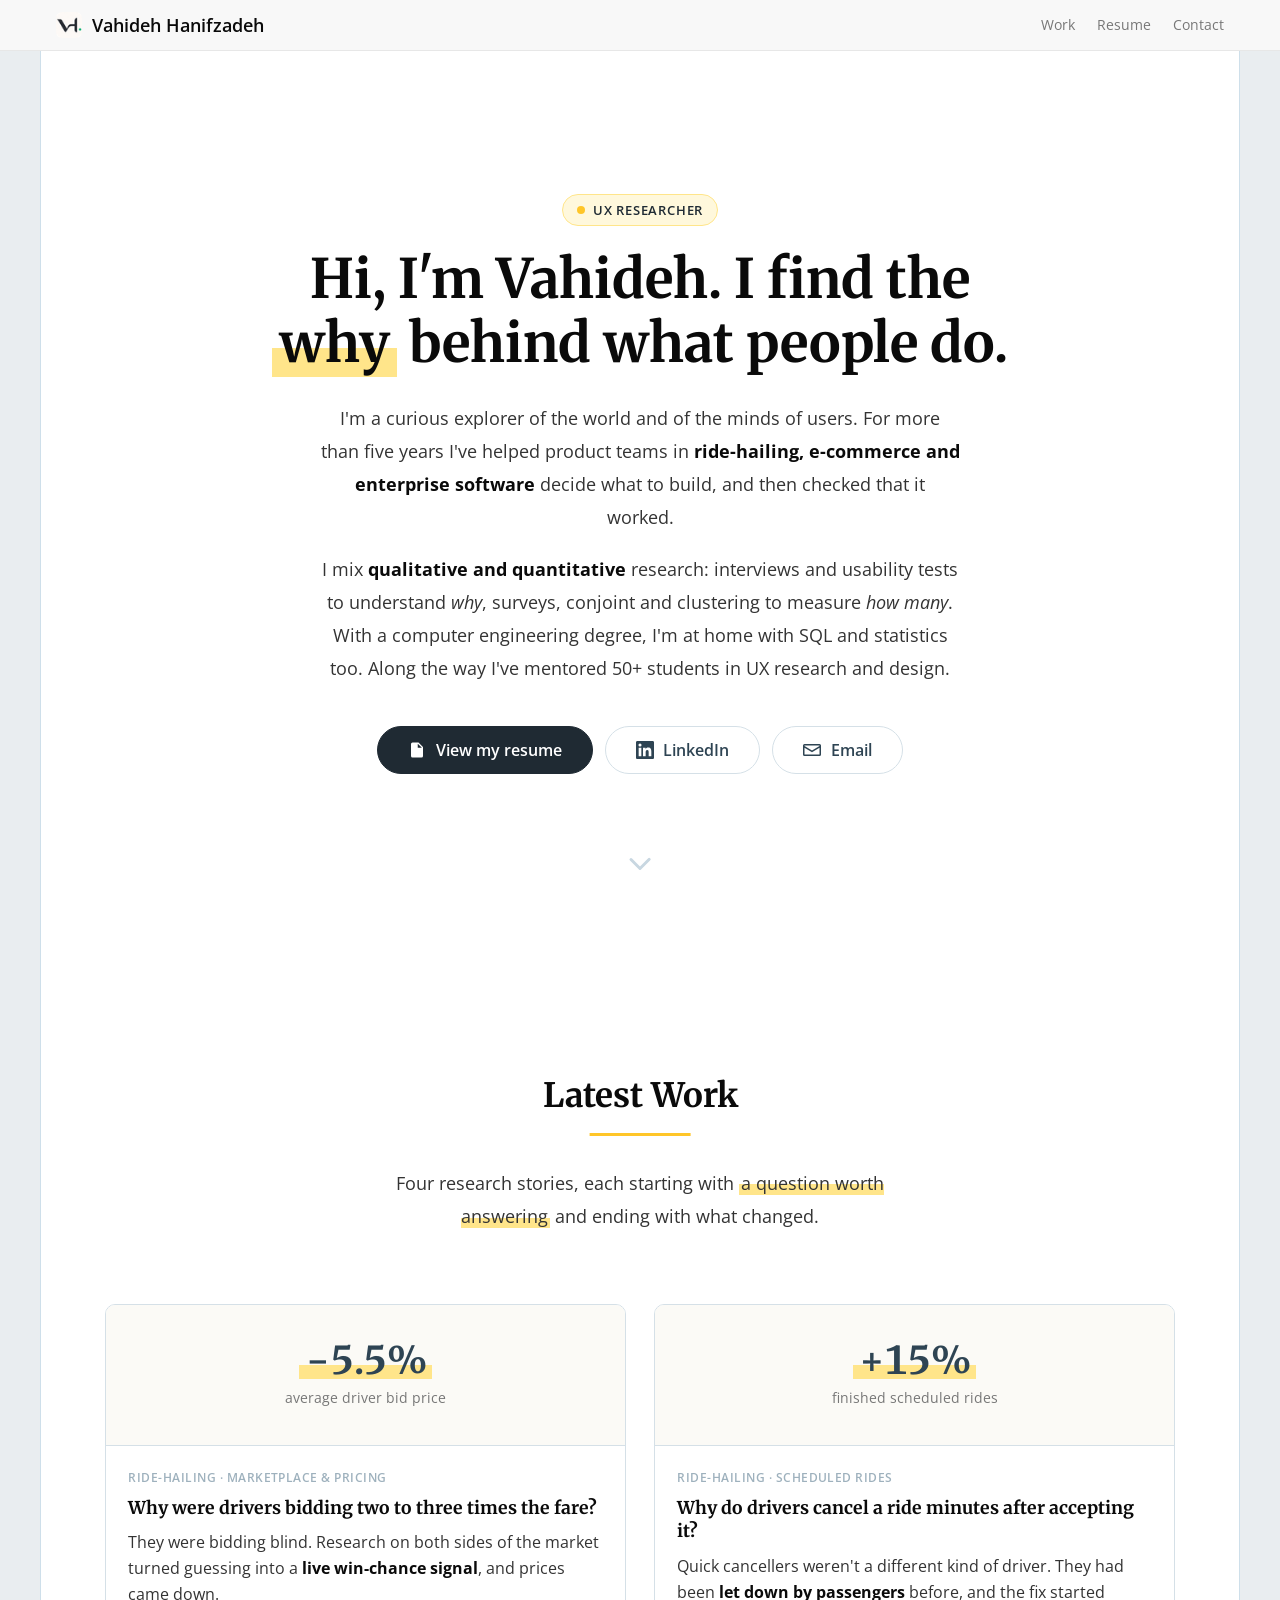
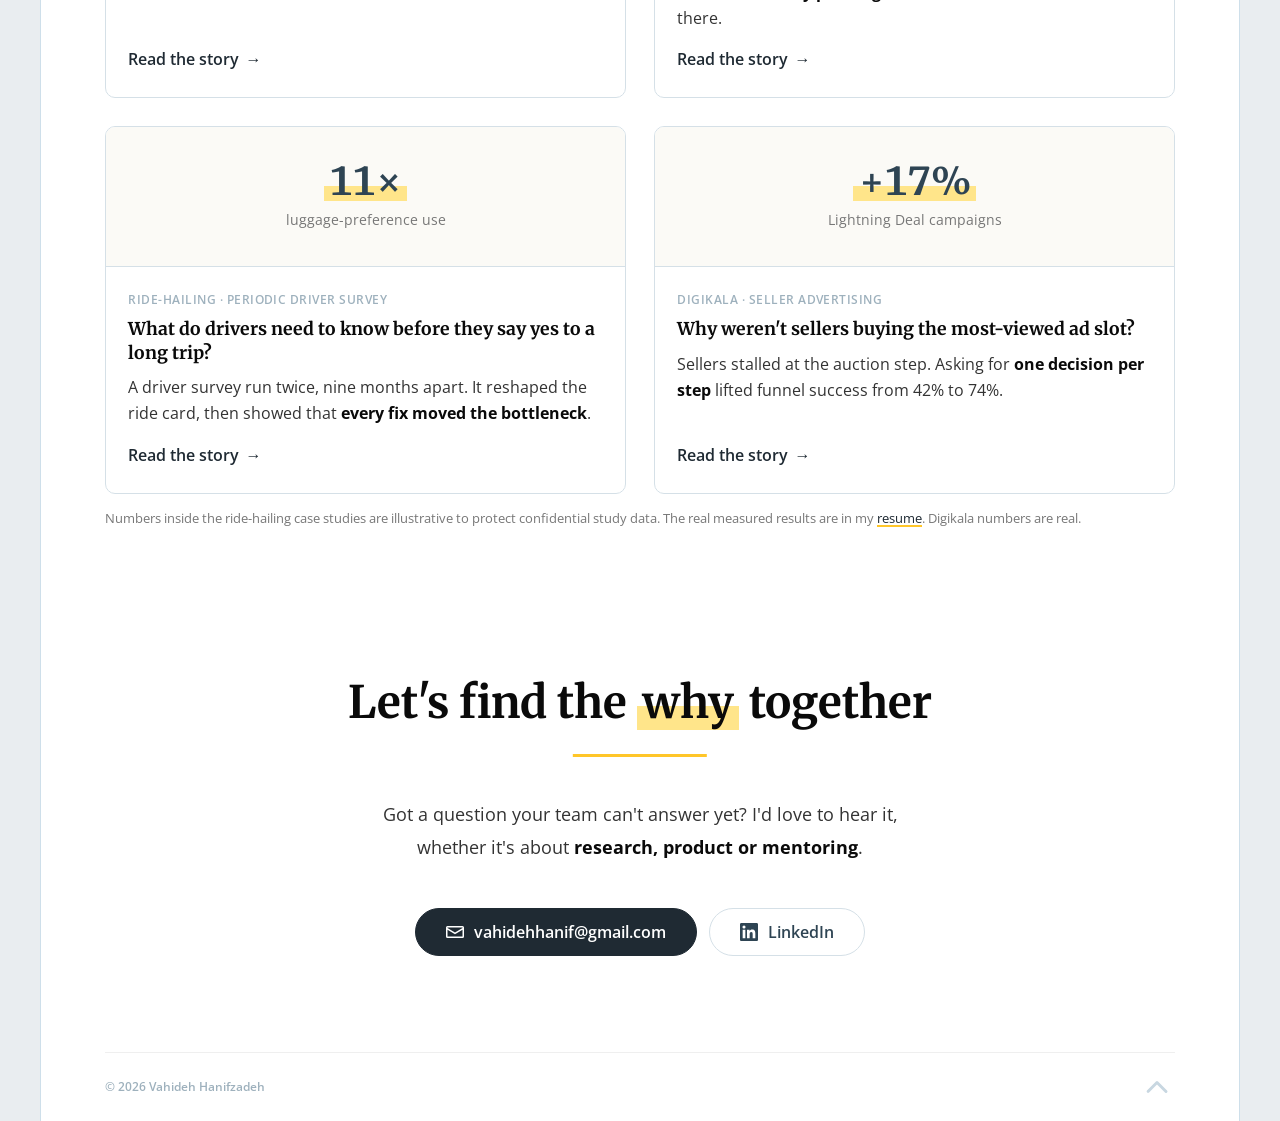
==== index.html @ 09af6ae8 "New home structure, ATS-friendly resume page and merged driver survey story Home page is now an intr" ====
<!doctype html>
<html lang="en">
<head>
<meta charset="utf-8">
<meta name="viewport" content="width=device-width, initial-scale=1">
<title>Vahideh Hanifzadeh — UX Researcher</title>
<meta name="description" content="Vahideh Hanifzadeh, UX Researcher. Mixed-methods research, survey design, usability testing and marketplace products.">
<link rel="icon" href="favicon.ico" sizes="48x48">
<link rel="icon" type="image/png" sizes="32x32" href="assets/favicon-32.png">
<link rel="icon" type="image/png" sizes="16x16" href="assets/favicon-16.png">
<link rel="icon" type="image/png" sizes="512x512" href="assets/favicon-512.png">
<link rel="apple-touch-icon" href="assets/apple-touch-icon.png">
<link rel="preconnect" href="https://fonts.googleapis.com">
<link rel="preconnect" href="https://fonts.gstatic.com" crossorigin>
<link rel="stylesheet" href="https://fonts.googleapis.com/css2?family=Merriweather:ital,wght@0,300;0,400;0,700;1,400&family=Open+Sans:ital,wght@0,300;0,400;0,600;0,700;1,400&display=swap">
<style>
/* Style based on the Phantom Jekyll theme (github.com/jamigibbs/phantom):
   grey page, white centred column, Merriweather headings, outline buttons,
   alternating project rows with short underline bars and grey tag chips. */
:root{
  --page:#E9EDF0; --main:#FFFFFF; --edge:#CEDFEA;
  --ink:#0A0A0A; --text:#333333; --muted:#777777; --soft:#9EB1BD;
  --btn-ink:#2E4453; --btn-line:#D5E0E7; --btn-hover:#B0C5D2;
  --bar:#ECEFF1; --chev:#C8D7E1; --link:#1E6FB8; --hover:#FF5B33;
  --nav:#F8F8F8; --nav-line:#E7E7E7;
  --serif:"Merriweather", Georgia, serif;
  --sans:"Open Sans", "Helvetica Neue", Arial, sans-serif;
  color-scheme:light;
}
*{box-sizing:border-box}
html{scroll-behavior:smooth;scroll-padding-top:64px}
@media (prefers-reduced-motion: reduce){html{scroll-behavior:auto}}
body{margin:0;background:var(--page);color:var(--text);font:400 16px/1.6 var(--sans);-webkit-font-smoothing:antialiased}
h1,h2,h3{font-family:var(--serif);font-weight:700;color:var(--ink);margin:0;line-height:1.25;text-wrap:balance}
p{margin:0;line-height:1.8;font-size:1.15rem}
a{color:var(--link);text-decoration:none;transition:color .2s ease-in-out}
a:hover{color:var(--hover)}
a:focus-visible{outline:2px solid var(--btn-ink);outline-offset:3px;border-radius:2px}

.main{max-width:1200px;margin:0 auto;background:var(--main);border-inline:1px solid var(--edge);min-height:100vh}
.inner{padding-inline:clamp(16px,5vw,64px)}

/* Navbar */
.navbar{position:fixed;inset:0 0 auto 0;z-index:10;background:var(--nav);border-bottom:1px solid var(--nav-line)}
.navbar .bar{max-width:1200px;margin:0 auto;display:flex;align-items:center;justify-content:space-between;gap:16px;padding:0 16px;min-height:50px}
.navbar .brand{color:var(--muted);font-size:18px}
.navbar .brand:hover{color:var(--ink)}
.navbar ul{display:flex;gap:4px 22px;list-style:none;margin:0;padding:0;flex-wrap:wrap}
.navbar ul a{color:var(--muted);font-size:14px;padding-block:14px;display:inline-block}
.navbar ul a:hover{color:var(--ink)}

/* Buttons */
.btn{display:inline-flex;align-items:center;gap:.6em;padding:12px 30px;border:1px solid var(--btn-line);border-radius:4px;background:#fff;color:var(--btn-ink);font:600 16px var(--sans);transition:border-color .2s, box-shadow .2s}
.btn:hover{color:var(--btn-ink);border-color:var(--btn-hover);box-shadow:0 1px 0 var(--btn-hover)}
.btn svg{width:18px;height:18px;flex:none;fill:currentColor}

/* Hero */
.hero{padding:calc(50px + 9em) 0 6em;text-align:center}
.hero-content{max-width:46rem;margin:0 auto}
.hero h1{font-size:clamp(2rem,5vw,3rem)}
.hero p{margin:1.6em auto 2.6em;color:var(--text)}
.hero .intro{max-width:40rem;margin:1.6em auto 2.6em}
.hero .intro p{margin:0}
.hero .intro p + p{margin-top:1em}
.hero-buttons{display:flex;flex-wrap:wrap;justify-content:center;gap:12px}
.section-jump{display:table;margin:4.5em auto 0;color:var(--chev);position:relative;top:0;transition:top .2s ease-in}
.section-jump:hover{top:3px;color:var(--chev)}
.section-jump svg{width:36px;height:36px;display:block}

/* Section titles */
.section{padding:6em 0 2em}
.section-title{text-align:center;font-size:clamp(1.6rem,3.2vw,2.1rem);position:relative;padding-bottom:.6em;margin-bottom:.9em}
.section-title::after{content:"";position:absolute;bottom:0;left:50%;transform:translateX(-50%);width:3em;height:3px;background:var(--bar)}
.section-subtitle{text-align:center;max-width:34rem;margin:0 auto;color:var(--text)}

/* Project rows */
.projects{margin-top:5em;display:grid;gap:7em}
.post-row{display:grid;grid-template-columns:repeat(2,minmax(0,1fr));gap:56px;align-items:center}
.post-row:nth-child(even) .content{order:2}
.content .label{font-size:13px;font-weight:600;color:var(--soft);letter-spacing:.04em;text-transform:uppercase;margin-bottom:.8em;display:block}
.content h3{font-size:1.55rem;position:relative;padding-bottom:.7em;margin-bottom:1em}
.content h3::after{content:"";position:absolute;bottom:0;left:0;width:3em;height:3px;background:var(--bar)}
.content p{max-width:34rem}
.content p + p{margin-top:.9em}
.tags{display:flex;flex-wrap:wrap;gap:8px;margin-top:2em}
.tags span{color:var(--soft);background:var(--bar);padding:.45em 1.3em;font-size:14px}

/* "Featured image" panel: a figure card standing in for a screenshot */
.figure{background:#F5F8FA;border:1px solid var(--btn-line);border-radius:4px;overflow:hidden}
.figure .chrome{display:flex;gap:6px;padding:10px 14px;border-bottom:1px solid var(--btn-line);background:#fff}
.figure .chrome i{width:9px;height:9px;border-radius:50%;background:var(--btn-line)}
.figure .stats{display:grid;gap:1px;background:var(--btn-line);grid-template-columns:repeat(auto-fit,minmax(min(100%,8.5rem),1fr))}
.figure .stat{background:#F5F8FA;padding:2.2em 1.6em;text-align:center}
.figure .num{font:700 clamp(2.2rem,4.5vw,3.2rem)/1 var(--serif);color:var(--btn-ink);font-variant-numeric:tabular-nums}
.figure .cap{margin-top:.7em;font-size:14px;color:var(--muted);line-height:1.5}
.figure .list{list-style:none;margin:0;padding:1.6em 1.8em;display:grid;gap:.9em}
.figure .list li{display:grid;grid-template-columns:1.6rem 1fr;gap:.4em;font-size:15px;line-height:1.5}
.figure .list b{font:700 14px var(--serif);color:var(--soft)}

/* Grouped work (unused) */
.group-title{font-size:clamp(1.35rem,2.6vw,1.7rem);margin-top:4.5em;padding-top:2.5em;border-top:1px solid #EFEFEF}
.group-title .label{display:block;font:600 13px var(--sans);color:var(--soft);letter-spacing:.04em;text-transform:uppercase;margin-bottom:.6em}
.group-intro{max-width:46rem;margin-top:1em}
.group-title + .projects{margin-top:4em}
.group-intro + .projects{margin-top:4.5em}
.content p b{color:var(--ink);font-weight:600}
.more{margin-top:7em}
.more-title{font-size:1.3rem;margin-bottom:1.6em}
.cards{display:grid;grid-template-columns:repeat(auto-fill,minmax(min(100%,17rem),1fr));gap:20px}
.card{border:1px solid var(--btn-line);border-radius:4px;padding:1.5em 1.5em 1.6em;background:#fff;transition:border-color .2s, box-shadow .2s}
.card:hover{border-color:var(--btn-hover);box-shadow:0 1px 0 var(--btn-hover)}
.card .label{font-size:12px;font-weight:600;color:var(--soft);letter-spacing:.04em;text-transform:uppercase;display:block;margin-bottom:.7em}
.card h4{font:700 1.05rem/1.35 var(--serif);color:var(--ink);margin:0 0 .6em}
.card p{font-size:.98rem;line-height:1.7;color:var(--text)}

/* Featured case-study cards */
.featured{margin-top:4.5em}
.feat-grid{display:grid;grid-template-columns:repeat(2,minmax(0,1fr));gap:28px}
@media (max-width:620px){.feat-grid{grid-template-columns:1fr}}
.feat{display:flex;flex-direction:column;border:1px solid var(--btn-line);border-radius:4px;overflow:hidden;color:var(--text);background:#fff;transition:border-color .2s, box-shadow .2s, transform .2s}
.feat:hover{color:var(--text);border-color:var(--btn-hover);box-shadow:0 2px 0 var(--btn-hover);transform:translateY(-2px)}
.feat-thumb{background:#F5F8FA;border-bottom:1px solid var(--btn-line);padding:2.2em 1.2em;text-align:center;display:grid;gap:.5em}
.feat-num{font:700 2.4rem/1 var(--serif);color:var(--btn-ink);font-variant-numeric:tabular-nums}
.feat-cap{font-size:14px;color:var(--muted)}
.feat-body{padding:1.4em 1.4em 1.5em;display:flex;flex-direction:column;gap:.6em;flex:1}
.feat-body .label{font-size:12px;font-weight:600;color:var(--soft);letter-spacing:.04em;text-transform:uppercase}
.feat-body h4{font:700 1.1rem/1.35 var(--serif);color:var(--ink);margin:0}
.feat-body p{font-size:.98rem;line-height:1.65}
.feat-more{margin-top:auto;padding-top:.4em;font-weight:600;color:var(--link)}
.feat:hover .feat-more{color:var(--hover)}
.feat-note{font-size:13px;color:var(--muted);margin-top:1em}
@media (prefers-reduced-motion: reduce){.feat,.feat:hover{transition:none;transform:none}}

/* Password-protected case studies */
.sr-only{position:absolute;width:1px;height:1px;padding:0;margin:-1px;overflow:hidden;clip:rect(0,0,0,0);border:0}
.locked{margin-top:4em}
.locked-panel{max-width:40rem;margin:0 auto;text-align:center;border:1px solid var(--btn-line);border-radius:4px;background:#F5F8FA;padding:2.6em clamp(20px,5vw,48px)}
.lock-icon{width:34px;height:34px;color:var(--chev);margin-bottom:.8em}
.locked-panel h3{font-size:1.3rem;margin-bottom:.7em}
.locked-panel > p{font-size:1rem;margin:0 auto;max-width:32rem}
.locked-list{list-style:none;margin:1.6em auto 0;padding:0;display:grid;gap:.45em;font-size:15px;color:var(--muted)}
.locked-list li:last-child{color:var(--soft)}
.unlock{display:flex;gap:10px;justify-content:center;flex-wrap:wrap;margin-top:1.8em}
.unlock input{font:400 16px var(--sans);padding:12px 16px;border:1px solid var(--btn-line);border-radius:4px;min-width:0;flex:0 1 16rem;background:#fff;color:var(--ink)}
.unlock input:focus{outline:2px solid var(--btn-ink);outline-offset:1px}
.unlock-msg{min-height:1.6em;margin-top:.8em !important;font-size:14px !important;color:#B3261E}
#locked-content:empty{display:none}

/* Experience */
.timeline{max-width:48rem;margin:4em auto 0;list-style:none;padding:0}
.timeline > li{display:grid;grid-template-columns:11rem minmax(0,1fr);gap:24px;padding:2em 0;border-top:1px solid #EFEFEF}
.timeline > li:first-child{border-top:0}
.timeline .when{font-size:14px;color:var(--soft);font-weight:600;font-variant-numeric:tabular-nums;padding-top:.3em}
.timeline h3{font-size:1.15rem}
.timeline .org{color:var(--muted);margin-top:.2em;font-size:15px}
.timeline ul{margin:.9em 0 0;padding-left:1.1em;display:grid;gap:.5em}
.timeline ul li{line-height:1.7}

/* Skills grid */
.facts{max-width:60rem;margin:4em auto 0;display:grid;grid-template-columns:repeat(auto-fit,minmax(min(100%,16rem),1fr));gap:40px 48px}
.facts h3{font-size:1.05rem;position:relative;padding-bottom:.6em;margin-bottom:1em}
.facts h3::after{content:"";position:absolute;bottom:0;left:0;width:2.4em;height:3px;background:var(--bar)}
.facts ul{list-style:none;margin:0;padding:0;display:grid;gap:.55em}
.facts li{line-height:1.5}
.facts .sub{color:var(--soft);font-size:14px}

/* Contact */
.contact{text-align:center;padding:7em 0 6em}
.contact p{max-width:34rem;margin:0 auto 2.4em}

/* Footer */
.site-footer{border-top:1px solid #EFEFEF;padding:1em 0;display:flex;align-items:center;justify-content:space-between;gap:16px}
.site-footer p{font-size:12px;font-weight:600;color:var(--soft);margin:0}
.site-footer .section-jump{margin:0}

/* Reveal on scroll (Phantom's "wow fadeIn") */
.js .reveal{opacity:0;transform:translateY(16px);transition:opacity .7s ease, transform .7s ease}
.js .reveal.in{opacity:1;transform:none}
@media (prefers-reduced-motion: reduce){.js .reveal{opacity:1;transform:none;transition:none}}

@media (max-width:860px){
  .post-row{grid-template-columns:1fr;gap:28px}
  .post-row:nth-child(even) .content{order:0}
  .projects{gap:4.5em}
  .hero{padding:calc(50px + 4.5em) 0 4em}
  .section{padding-top:4em}
}
@media (max-width:600px){
  .timeline > li{grid-template-columns:1fr;gap:6px}
  .navbar ul{gap:4px 14px}
  .navbar .brand{font-size:16px}
  .hero-buttons .btn{width:100%;justify-content:center;max-width:20rem}
}
@media (max-width:420px){ .navbar ul li.opt{display:none} }
/* ===== Colour & motion layer: one yellow accent, used for highlights,
   bars and hover states only (never for body text). ===== */
:root{ --accent:#FFC629; --accent-soft:#FFE58A; --accent-tint:#FFF8DC; --accent-deep:#C99400; --ink2:#1F2A33 }
::selection{background:var(--accent-soft);color:var(--ink)}
a{color:var(--ink2);text-decoration:none;background:linear-gradient(var(--accent),var(--accent)) 0 100%/100% 2px no-repeat;transition:background-size .25s ease, color .2s}
a:hover{color:var(--ink);background-size:100% 100%}
.navbar a, .btn, .feat, .section-jump, .site-footer a{background:none}
mark{color:inherit;padding:0 .12em;background:linear-gradient(transparent 58%, var(--accent-soft) 58%) 0 0/0% 100% no-repeat;transition:background-size .9s cubic-bezier(.2,.7,.2,1) .25s}
.in mark, mark.on{background-size:100% 100%}
.hero mark{animation:draw .9s cubic-bezier(.2,.7,.2,1) .7s forwards}
@keyframes draw{to{background-size:100% 100%}}
b, strong{color:var(--ink);font-weight:700}

/* Nav */
.navbar .brand{display:inline-flex;align-items:center;gap:10px;color:var(--ink);font-weight:600}
.navbar .brand img{width:26px;height:26px;border-radius:6px}
.navbar ul a{position:relative}
.navbar ul a::after{content:"";position:absolute;left:0;right:0;bottom:10px;height:2px;background:var(--accent);transform:scaleX(0);transform-origin:left;transition:transform .25s ease}
.navbar ul a:hover::after{transform:scaleX(1)}

/* Hero */
.eyebrow{display:inline-flex;align-items:center;gap:8px;font:600 13px var(--sans);letter-spacing:.06em;text-transform:uppercase;color:var(--ink2);background:var(--accent-tint);border:1px solid var(--accent-soft);padding:6px 14px;border-radius:99px;margin-bottom:1.6em}
.eyebrow i{width:8px;height:8px;border-radius:50%;background:var(--accent);box-shadow:0 0 0 0 rgba(255,198,41,.6);animation:pulse 2.4s infinite}
@keyframes pulse{70%{box-shadow:0 0 0 8px rgba(255,198,41,0)}100%{box-shadow:0 0 0 0 rgba(255,198,41,0)}}
.hero h1{font-size:clamp(2.1rem,5.4vw,3.4rem);line-height:1.18}
.hero-stats{display:flex;justify-content:center;flex-wrap:wrap;gap:12px 40px;margin:3em 0 0;padding:0;list-style:none}
.hero-stats li{display:grid;gap:2px;text-align:center}
.hero-stats b{font:700 1.7rem/1 var(--serif);color:var(--ink)}
.hero-stats span{font-size:13px;color:var(--muted)}
.hero .anim{opacity:0;transform:translateY(14px);animation:rise .8s cubic-bezier(.2,.7,.2,1) forwards}
.hero .d1{animation-delay:.05s}.hero .d2{animation-delay:.18s}.hero .d3{animation-delay:.32s}.hero .d4{animation-delay:.46s}.hero .d5{animation-delay:.6s}
@keyframes rise{to{opacity:1;transform:none}}
.section-jump{animation:bob 2.6s ease-in-out infinite}
@keyframes bob{50%{transform:translateY(6px)}}

/* Buttons: first is the solid primary */
.btn{border-radius:99px;transition:background .2s, border-color .2s, box-shadow .2s, transform .2s}
.btn:hover{border-color:var(--accent);box-shadow:0 4px 0 var(--accent);transform:translateY(-2px)}
.btn.primary{background:var(--ink2);border-color:var(--ink2);color:#fff}
.btn.primary:hover{background:var(--accent);border-color:var(--accent);color:var(--ink);box-shadow:0 4px 0 var(--accent-deep)}

/* Section titles: yellow bar that draws in */
.section-title::after, .facts h3::after{background:var(--accent);transition:width .8s cubic-bezier(.2,.7,.2,1) .2s}
.js .section-title.reveal:not(.in)::after{width:0}

/* Work cards */
.feat{border-radius:10px;position:relative}
.feat::before{content:"";position:absolute;inset:0 0 auto 0;height:4px;background:var(--accent);transform:scaleX(0);transform-origin:left;transition:transform .35s ease;z-index:1}
.feat:hover{border-color:var(--accent-soft);box-shadow:0 14px 30px -18px rgba(31,42,51,.35);transform:translateY(-4px)}
.feat:hover::before{transform:scaleX(1)}
.feat-thumb{background:#FBFAF6;transition:background .3s}
.feat:hover .feat-thumb{background:var(--accent-tint)}
.feat-num{display:inline-block;justify-self:center;padding:0 .15em;background:linear-gradient(transparent 62%, var(--accent-soft) 62%)}
.feat-body h4{transition:color .2s}
.feat-more{color:var(--ink2);display:inline-flex;gap:6px;align-items:center}
.feat-more i{font-style:normal;transition:transform .25s ease}
.feat:hover .feat-more{color:var(--ink)}
.feat:hover .feat-more i{transform:translateX(5px)}

/* Experience & skills */
.timeline ul li::marker{color:var(--accent-deep)}
.timeline > li{transition:background .3s}
.timeline .when{color:var(--ink2)}

/* Contact */
.contact h2{font-size:clamp(1.9rem,4.4vw,2.8rem)}

@media (max-width:600px){
  .navbar .brand{font-size:0;gap:0}
  .navbar .brand img{width:30px;height:30px}
  .navbar ul{flex-wrap:nowrap}
  .navbar ul a{white-space:nowrap}
}
@media (prefers-reduced-motion: reduce){
  .hero .anim{opacity:1;transform:none;animation:none}
  .section-jump,.eyebrow i{animation:none}
  mark,.hero mark{transition:none;animation:none;background-size:100% 100%}
  .feat,.feat::before,.btn,.feat-more i{transition:none}
  .js .section-title.reveal:not(.in)::after{width:3em}
}
</style>
</head>
<body>

<nav class="navbar" aria-label="Main">
  <div class="bar">
    <a class="brand" href="#top" aria-label="Vahideh Hanifzadeh, back to top"><img src="assets/favicon-32.png" alt="" width="26" height="26">Vahideh Hanifzadeh</a>
    <ul>
      <li><a href="#work">Work</a></li>
      <li><a href="resume.html">Resume</a></li>
      <li><a href="#contact">Contact</a></li>
    </ul>
  </div>
</nav>

<div class="main" id="top">
<div class="inner">

<header class="hero">
  <div class="hero-content">
    <span class="eyebrow anim d1"><i></i>UX Researcher</span>
    <h1 class="anim d2">Hi, I'm Vahideh. I find the <mark>why</mark> behind what people do.</h1>
    <div class="intro anim d3">
      <p>I'm a curious explorer of the world and of the minds of users. For more than five years I've helped product teams in <b>ride-hailing, e-commerce and enterprise software</b> decide what to build, and then checked that it worked.</p>
      <p>I mix <b>qualitative and quantitative</b> research: interviews and usability tests to understand <i>why</i>, surveys, conjoint and clustering to measure <i>how many</i>. With a computer engineering degree, I'm at home with SQL and statistics too. Along the way I've mentored 50+ students in UX research and design.</p>
    </div>
    <div class="hero-buttons anim d4">
      <a class="btn primary" href="resume.html"><svg viewBox="0 0 24 24" aria-hidden="true"><path d="M6 2h8l6 6v12a2 2 0 0 1-2 2H6a2 2 0 0 1-2-2V4a2 2 0 0 1 2-2zm7 1.5V9h5.5L13 3.5zM8 13h8v2H8v-2zm0 4h8v2H8v-2zm0-8h3v2H8V9z"/></svg>View my resume</a>
      <a class="btn" href="https://www.linkedin.com/in/vahide-hanifzade" rel="noopener"><svg viewBox="0 0 24 24" aria-hidden="true"><path d="M20.45 20.45h-3.56v-5.57c0-1.33-.02-3.04-1.85-3.04-1.85 0-2.14 1.45-2.14 2.94v5.67H9.35V9h3.41v1.56h.05c.48-.9 1.64-1.85 3.37-1.85 3.6 0 4.27 2.37 4.27 5.46v6.28zM5.34 7.43a2.06 2.06 0 1 1 0-4.13 2.06 2.06 0 0 1 0 4.13zM7.12 20.45H3.56V9h3.56v11.45zM22.22 0H1.77C.79 0 0 .77 0 1.73v20.54C0 23.23.79 24 1.77 24h20.45c.98 0 1.78-.77 1.78-1.73V1.73C24 .77 23.2 0 22.22 0z"/></svg>LinkedIn</a>
      <a class="btn" href="mailto:vahidehhanif@gmail.com"><svg viewBox="0 0 24 24" aria-hidden="true"><path d="M2 4h20a2 2 0 0 1 2 2v12a2 2 0 0 1-2 2H2a2 2 0 0 1-2-2V6a2 2 0 0 1 2-2zm0 2v.5l10 6.25L22 6.5V6H2zm20 2.86-9.47 5.92a1 1 0 0 1-1.06 0L2 8.86V18h20V8.86z"/></svg>Email</a>
    </div>
  </div>
  <a class="section-jump" href="#work" aria-label="Jump to work"><svg viewBox="0 0 24 24" aria-hidden="true"><path fill="currentColor" d="M5.3 8.3a1 1 0 0 1 1.4 0L12 13.6l5.3-5.3a1 1 0 1 1 1.4 1.4l-6 6a1 1 0 0 1-1.4 0l-6-6a1 1 0 0 1 0-1.4z"/></svg></a>
</header>

<section class="section" id="work">
  <h2 class="section-title reveal">Latest Work</h2>
  <p class="section-subtitle reveal">Four research stories, each starting with <mark>a question worth answering</mark> and ending with what changed.</p>

  <div class="featured" id="case-studies">
    <div class="feat-grid">
      <a class="feat reveal" href="case-studies/bid-win-chance.html">
        <div class="feat-thumb" aria-hidden="true"><span class="feat-num">−5.5%</span><span class="feat-cap">average driver bid price</span></div>
        <div class="feat-body">
          <span class="label">Ride-hailing · Marketplace &amp; pricing</span>
          <h4>Why were drivers bidding two to three times the fare?</h4>
          <p>They were bidding blind. Research on both sides of the market turned guessing into a <b>live win-chance signal</b>, and prices came down.</p>
          <span class="feat-more">Read the story <i>→</i></span>
        </div>
      </a>
      <a class="feat reveal" href="case-studies/scheduled-rides.html">
        <div class="feat-thumb" aria-hidden="true"><span class="feat-num">+15%</span><span class="feat-cap">finished scheduled rides</span></div>
        <div class="feat-body">
          <span class="label">Ride-hailing · Scheduled rides</span>
          <h4>Why do drivers cancel a ride minutes after accepting it?</h4>
          <p>Quick cancellers weren't a different kind of driver. They had been <b>let down by passengers</b> before, and the fix started there.</p>
          <span class="feat-more">Read the story <i>→</i></span>
        </div>
      </a>
      <a class="feat reveal" href="case-studies/driver-survey.html">
        <div class="feat-thumb" aria-hidden="true"><span class="feat-num">11×</span><span class="feat-cap">luggage-preference use</span></div>
        <div class="feat-body">
          <span class="label">Ride-hailing · Periodic driver survey</span>
          <h4>What do drivers need to know before they say yes to a long trip?</h4>
          <p>A driver survey run twice, nine months apart. It reshaped the ride card, then showed that <b>every fix moved the bottleneck</b>.</p>
          <span class="feat-more">Read the story <i>→</i></span>
        </div>
      </a>
      <a class="feat reveal" href="case-studies/lightning-deal.html">
        <div class="feat-thumb" aria-hidden="true"><span class="feat-num">+17%</span><span class="feat-cap">Lightning Deal campaigns</span></div>
        <div class="feat-body">
          <span class="label">Digikala · Seller advertising</span>
          <h4>Why weren't sellers buying the most-viewed ad slot?</h4>
          <p>Sellers stalled at the auction step. Asking for <b>one decision per step</b> lifted funnel success from 42% to 74%.</p>
          <span class="feat-more">Read the story <i>→</i></span>
        </div>
      </a>
    </div>
    <p class="feat-note">Numbers inside the ride-hailing case studies are illustrative to protect confidential study data. The real measured results are in my <a href="resume.html">resume</a>. Digikala numbers are real.</p>
  </div>

  <!-- PASSWORD-PROTECTED STUDIES: disabled for now. Remove this comment wrapper to bring them back.
  <div class="locked" id="locked">
    <div class="locked-panel reveal">
      <svg class="lock-icon" viewBox="0 0 24 24" aria-hidden="true"><path fill="currentColor" d="M12 2a5 5 0 0 0-5 5v3H6a2 2 0 0 0-2 2v8a2 2 0 0 0 2 2h12a2 2 0 0 0 2-2v-8a2 2 0 0 0-2-2h-1V7a5 5 0 0 0-5-5zm-3 5a3 3 0 1 1 6 0v3H9V7zm3 7a2 2 0 0 1 1 3.73V19h-2v-1.27A2 2 0 0 1 12 14z"/></svg>
      <h3>More studies, with real results</h3>
      <p>These include confidential product results, so they are password-protected. If you are reviewing my work for a role, <a href="#contact">ask me for the password</a>.</p>
      <ul class="locked-list">
        <li>Giving drivers feedback before they bid</li>
        <li>Why drivers cancel after accepting</li>
        <li>Making the carpool wait less uncertain</li>
        <li>Can we trust the star ratings?</li>
        <li>Getting people to answer our surveys</li>
        <li>+ 8 more studies</li>
      </ul>
      <form class="unlock" id="unlock-form" autocomplete="off">
        <label class="sr-only" for="unlock-pw">Password</label>
        <input id="unlock-pw" type="password" placeholder="Password" required>
        <button class="btn" type="submit">Unlock</button>
      </form>
      <p class="unlock-msg" id="unlock-msg" role="status" aria-live="polite"></p>
    </div>
  </div>
  <div id="locked-content"></div>
  <script type="application/json" id="locked-data">{"v":1,"iter":600000,"salt":"nZThosGRY5y/zVwqJGZMHA==","iv":"ca5WcA8WgG8NTrml","ct":"tY5lrOLlPWgzdUgz9Exq7lNnc1GTdVRQfgebletpPRQ4fwZmTW34vPjOGZ1I4osvaDRHHHIn++w4gmk5WS6vZcIKgZXrlJaHiPAgC38e9V3AscM5e69GLZPbkMyWO+xJOSo1mqFmCxcUNW/i/W6360N8juXxUVDaB0Wvi0b54lYJmkE96bqYldAen+UE+daP2R085m2bq/1YtpF12fTMED22M7rzeZr1zfbLo+OuQUk0JhgbrwM3ebDo/BpRkaaS5F5rXYxXCQ+Sn9H10OfNZIc4Xj82EZ2uJmut9MgTz5Vi9DJRjcmqcnhMcLXhdk6BG4EEL52oB0T1sxWgVAdoqiqolD63pHmLdz1Mpxr4fRvtckvN9D/7EWkzaCvVcTK8c0vGSvKwm72KB3ibAMQMQWJ+c9wkcyIRjn2xUQRmD22ezvpOztuWURiyQZx98DWC3LjGbyhmUsSqgBLXWvDRALhjzd1zUpbwVenV4OcsfKT8VxcCydMGNEpvF3qgQMNsd4WjVo70BZGcNvpsGLxChlZ1i/qpcc0XxbnnWdMJc9RzHMqJKxnznYGNXZhgmramvB8BTs4Ed5sFkC/lu/4F1xbJYSqiihDfYu1AwCegjeH7nHdPMSLxQJ0dhd0dMA2Ihm3ZccBFwIaWp97+sjxpO/fKM0lRn+SxqOGiW1V5380Fni4I6nX2ef6PvogHsFSTejGqQ5xlEZ3btSYmv+bYPVaaW0roEFlPewvH7ceOm02TpQNvrY9maO/x15H/H+3otO02n3wiHyhrkPPeC7ZZppVLUuLD9iJsVhGuXJhFMofdF3RbBzkrQWTlasI3jpsatkjzSH/8Vdao22YTy/WRfNKKrHYQVRNyBwpjRJvbTNh9nryb41nHqoCHEEQnxxGE/BpiVku7ndjdSZtj6+J4Fv07OfSrilIQKq9cYTk1VWT/FPWI4KIufJA1LEL8Bhcooauc+E6jhKjoFcQsKoK8DPsrCOFXaNLCIgM8xZj/s7uevFeSgs7FYI0inxAtO76V+Ktv3oW04RYfVrJoqejQ0gNp/iKdxZutuX4Cw3PXQUP6ktsehaZRCuwLFqdib69cWFSq5i7HZMfIt586kOjiDV0C7d87QjMoUvAfTKnx9CMchg8ZXdfPbUwr/TVgWPvOnS8x4+a8pr+RwEAV5T9tjMlJZ5WcoPze10WjL7kBpVJ4qta635XgWZCzdBhRftM4kHe5c1YF9gZr1h5Pl0HQqdZv6yigtGUbx4k0bklr0ecSPIcwT8OeJrp2KPjN9neYcG0l5uVY6IG/kc7i+Kyirxmt+o9gSafNz89L2qqnxsFOqZY1kKWv4bf/xIwvynJOHex5x6pOwJrsi3Vfk9NexEzn5vQ5DWQO7cHDg4ApEUMpJzeY/1i7jly8gq22z+feIXlgXZ3GETy+u1vjYH6zv5857D8X3HU8heXDJ8CfxtVprBTYkCsizSn9EyjZ8VAcjB2eXYz6XxE1MdgDCuzorxoJbji7mwbrb2cav5FhsSp+SVE8EpIxPNRvENA46rITZUJHiNatMIJuzxuWIRkcH+CVF9f/Z2juwoaNCy9OEa8/4e1ll1f2gvnpWwouCaIPHqMS2LeTrjhXcp3TwEUUR7efg2MuAOeIeJbwCq0a/CQSbxkEVo5wxaratBcd2b//ctrHkB6OjBzfKNB1CmLqhpGeGCf+98eKBBj4K8BTYYevT2YLAWnmlkUpxka2nBpWleDsbmH7BGVWG73IJQ3Y9D6hIF5MUoVzI7R4JI9VxVK6nW27KyfuO0xzOM6R64+cTxafpaAidxqn/nZS1wZE6MLDwfI08pmQwteZpqGOvLegb5CoG8z+1swzOnISU8hojoutb2hg3sSQ4PCY2IyL6Uy8WfGELCaBA52dw15Xoy0GPI+XFxIR1c6ftMZOJ/0thMfe4YPfEBROmtnCgWe4J0j7F/[base64]/x6mkPy2r7mkZnVp2RH4NYkHGfLWlKbG+MFghEISiD4pkHMLSE/aSiSdvCTm9acXoAhwUE+o0AQxy3qLXdo3IihFy1BWLV5Dy7v2SvHGZUCD3saqJOQsxbCs0gjqy2YHwep0I3l/xGQlDMEU9b7NLov8fSK8Pfbc2JFD2/JONq30mg20qX2SQk30cjgnjDdrC8B9cNvIEXr02bb2V57I1GS89hDyGBoQzM5fRdj7VRpsyAL5jha5HWpZi3VWEyGxz1xrnjCA8djXU7fH6Oz15ebgIdosgCvEf0EzKW4m1jdeGuZVJivdmgcFgKK+PUCKBLwvC1x1mYM/bfdHTi7N0Oqtd8ngWy/XyFBSD3g4F/FPB2aVKh6Uwr4qKp0ZmliprWlp690joxP0brQubygi+jyMio8S31N036wvd1bnbOkej17QqKvMzTOS5qAlA8dj62Wx1Szhw5TYioo3Y83+BUsWEbCVK71fcAEKj9aFiU/RZdYjPVeosNnXJZiX0JEAcTMH2VxSnSaktUlBaE8ZiLd5T1gBO29rSuOSbE7vWARuGeTt/zq8U2ab5kze0dRTcDkr6fAx2yd3JipozMWQjqFPwllEBsS5r5ywI6eDv4R5yHye9K71gCPj6IbEPqYeU/UhSh7HG/X0zos13B3J2pPQzg+DpIW2bPsRq3pHWPqqvxjWvZWQIe/WgwpuwwCMX/ncJz9fePHSvrSlyFXnvr5ucHDwxc8LeD6D1sB8Os+NXDr8c3yrXzQvQmnpXKpw9f91RMpGC/y9O/[base64]/kNCOClmhR9dopxrTToLSukTi1FCdUDNRiLT4NPcCfJtyM76pAZBmAPqA2cZnkxmhV2QaBGc75v7TpWCP4Ed8jW4F8dimNV2SyGEji5KU1MOgfLduSEh9MytQbj7vvBnKqlRUlY1zJIEBfG3mZOXtoR6a479m+sBBqoV4wu/lLocHH+m2G8kAyFr+kQzsrWl6n9p40DuEAQFdRjmIRtxZ3NQlWr0xGumlOIuu3II2VFDeKwnbxfDdSgXrdMjdEXlXqqvuDZeaNPGUyZ36hQT0aelobybzQ+iiO/CUBBoounkJ8I0EiedFY7985QHXLUbaMh5qFeXclghRZb3o4Zj6Qv1UpAITbY3Ku/0Y2UQj0RHa4u9Yd+3oN5RTOyok2fAuV9XlCMfYlmynoaOaL0Q0ecCsL6/ZyJIvftAN4l5z8YDBmaN3lskz4VkLaz0IXnmnxcTOaHe9ybaPhl912ulBM41RABeufTdmAdtw+nxFBvi2Uv4IcnVjK/wepw9jBQMU5Yp8vGtaGEzXamyJEcLFVVWSLi33Q+J+9WnG6XSPQW4z9vq78VoNeyt4KR44R5eAmHQZr0oo/C3YJakOobsxbIadOAQsBsCZDl26ExRbUm/K/YoRNdZ6SgUVocNTjYYZDqGpowU3lhu7FNGd1ypueC+jjqOJn7smi1G6iHAkcB7xgn7IRGNgqP6rY2e0cE/dhMNWY+yQX+kh32OEZc2P1HztHjxXG4au6nYgL50foFwJeDHy06xPVU7RL/SkMAVIFnE5EEXj/kVrOJRveEuK47rCFt9xWSL1b3Sx2b9ayaa0eH2szSg2sRpMSjYbQUj8jxIaLCFbKoJkYu9XmT7nWhm95zxZCEj82ZuwevVGFjnQ9XFdNkgC1iu6SyAUfW66zJP/[base64]/BZlxeQbcDHJiEB4o7TFQFXbibjYf2o5FhkhW8g8CMeDP2jHuRW1Dgw1o79kDl+eXrwFTy6yxopgpiMdeVoiJGblYZ9fCEx+qd4D0xkLsQ3lSk+EVE9jvV2/TzSJ4qxGmoE9mYFuUlHKMiaYOT+z/[base64]/fRyebt+L4+ov6XOfD+0+xhr+/PmyeVIcieXhahFpKEnSt/5RnpQCQXY2hSOsnysFB4IWmah105OtCJzwVRziA5Soq5MdPEYmYjj/59/Y6jCY1HvD4R7a8+2AYWNsTBr0GjPbUK3y+84poTJVl+X1GGTv8+yzxF4NT5gfu2NRW2ap+JZp7+cmvZ70beThIOf3jT6JwgdfEwBL4KgvNduzDI2Ygni/jBrfk0fLin46D7T8ukDWLLx7fxlAatl/XlMZorf7Qjsrz91Ox3C07e9GEUPlDxc2q49q3GR0ZZl7GLWtbjAShh06E0H/4N5wkhznoZsSZ65aUeGhmxpZZJxSSp+H+O2ANpsEN9jLtpY7o6B2X9Q4fHFG/pL9dlSuDqXwJUVNTHBdtPR50uS9/ELMUd3RUcN2oioVpvfPoo/OeKWO3YwS4KSLePpef5wYxVZHJg6jr5XLKW0lo2GnBIf+aa62PTNzCaaMBkjBLqpFVOKyBNt6sKOBIWN3Fb3Lt0rnRY8MKCIu2R8/yF4KekK/LBnpBBtx09dOWuVxIUGBOT9VZZfMy6KqNBSFzhF1ykEk0QOhNUwBPCLlvJTfjQIOfalMym8NQrMWqD7Zu8vx5Lsc3GYI5Nw3DNTZ89bPC7K5yz6e9LVS6PC9lAWQBENqprYyyU+cidP9fCdwH3YpL7ifms3VnxIGCoxluBIGMkBycQUmxV9rENVa0B5/r9S827g+VE6g6uLGMyd/ERw7uGYpkTY7dcu39bd06Y50u7CqDrHSgsxXJaPsyAgtCE2oOxl5ecXeL54UwkTRD3JCkM7ZIlioqc8GmuCu6rwl3p1E5eA56lVYTowugbjvr9SRv0QwgTeHAoJZ26ysBUoCbBSrtpsMxhDDBZAW7D7tbw+/d6v1lUQtj0cgmfycdxQnjbkioixBmEMJhgOTdjro+dMT0C7gImyEz+4WDS7C4yJN+egKpryqOnIsLvy92Iw5H/e2JPib+xpbhf2ZiIb/[base64]/5QKhgef+P/W940A7lCi++mLFvuM53qadMdJJjLL77c1r9ZH+oAfjsSDlRViWUL1yjeIoYhAfUAeo745okr4YEaXYoKOSyuXFTLDAMwI64v2tC9W4kWScW0MtvIxBbhdsVMj7nj8iiyzjHO06/D79BjMm2IxPUn0xfvvm6uPIq0C1gkj1mD9LGrCs2mzAw/THbKNictoyqJ+OuGMZE+E1swrrz1W3TmwYl47k2hN6ne+90/zIsaSewPJDL8eYemEF5iEULMQBl4UM5u0ws0aA5hWVmFp5PvmZkQ0Q7z2njeVDdkUdbFlkLIaIGXAFBUKrIfnbbAWGVHCxORxckF2mMLM/AVLLyAWZWp8ez3mWDseQxeiU+Lj5eJeYLx0h9NnkgNYtiL/gxmCO++64NFhusyxouyzzYf7mRW7yZ4PDgMf4hjj5acqLKh+DF1advhqgUlwNNICbl/GlShHZVHbrb+czaihcAaVRkJrw0HMf6F0zvPuYds6jtlMFUyS9kwYc3CzSIeRctXbB/URnyQOcm6ei+MupKBhGUNc6y+rNUlwFNopf7c32sA8DGwDA7svnTvRgzX98MrtRpIHko/[base64]/kxRfgxyd0TJtAqZjN/MhL1AdlvDhlgLQsd/MxMhfI/DDTZXUrRttLvMek7WJKKDY0LxJ1nxLTUgGK9L3X3kfh/ZBUldiigyPSQ438epgmye4UTxeJDlbFz5WqkdX6tkhBkGgL+SJacgwWrG0iAgvOlMqPePAGQxprweUR7vF+4sdhaYBmQZZcMmSep0whdr/MByc8ALCHFyv72Dbf64o8MlvVRveyRhquHzK2g5+olddR7tBsJNiZoGgD/wl3aWvkTmNd1xF2JUuRQe985BcxCtvkMnFwL02WYCJSEx5izIlH9KD9j2UTuxPU/A+4e4y+9yI8U/C3pr+bCxh5eIkxUALj5oZIzQVrfNSwqw6rXM7dirXwbJ3pKOMVVxkaZWEJ2lWsPYds5UCqin9ujyj5VGFph+RrLaR2Yz7sxttGqbzDpdF9wt7P6mm+srYZSV6aE8MkdFg8ayPVCQvy+gNTuLWpEcmdrRkKtpzi0OPxKnBbdlMxSFHbshnlTG/ikd7a2AVaUEUKT8M4XOej/MrIGKIWIZjZW4vMldYsqu+p+iHtxCCTOBO0PSRDwICWwoKY21xyBdQJxGAYzsSF5lC/3Px4t4lG54LtOqLoNhMOc0MvPcRkxWJTFlwGAJQoIM+qFxaQlDHcbcPif6yTbU2KBYVbdD7jVkYZb/6AQxAFBKrx3GLyX9Et7sTDypaoDN0sDM6fV/jHDD8uN68O58e34BDOmFpHM6teDS0mGxn4Z/yc4aASl4u1ySDh9HzxicKl7O7p4dURxEpsdRiQFhDyw/FPlxStcqHJm3Nyn8fPye0FjjCB8G5+6k/B+dQzNkXEXkCWAPJ02z5hH3Q8UFwwAk1/bipoTDluzJN0SdJydbqAD+tnzIcHuXJnAV3le6hoXElwRoc3n0rNSYUW2iYqSgYFN5EDHRmbZFjkncJXEghxLfCdFq8wP47p9JZbKk8zIrezSGdF08/vx/[base64]/HQ06KDCGTFMrHJCO9n1AUzrDRO6ZX1qE4SA+H0ag41fTyCHR1KkKA2MpG45YJMamMsh4Qucu8vYXqxdxVLGm08vJQeIE6quaKlimI/Wefq3BMaLUqy9TT1iFyTEl2qZpIWtxTadSVPQBcjcPmiPApyZG5qEihqi3LBPER0ewA+cQ84COlA2Cz4dqhfD4VPi59HxMeyFLKB7qJ0YeaPjz7w2iOtDixPA/VXQ0eJ0vRd3Lj0HI2tNgVRxDQp0XKqqaG56jq0axV+pHNCGMWqox15jdNPxT7CkvEwORoZwmZpFKiTPYxWkqzZyCh/X7wVnL9rgcLu9F3ru0GWsxmRDVvh2M7PltBZ+g8DkrV/EOCu2iTIn6Xd2u9rYlB3rUPZ4dBJ+hlMjTmuCpuZdkAoi6Af8qpuzRGBKAmzWr/efEYS1ShvoKqVesGv4CixWiz2x7QgU8BqO5B1Pf7R0TweufaPCPWvqHw775iizTyuu+aXnHU79a6pjIkLc2T9mKzccm1HoG2OK87L9NDmE68IU7Tu65yUPzfncFlHbFx8MRrfoT7dN/Z6AahU/+PM0pIP8Q8tj5Ko5I6cr5reYO7zeMdjKg847Lc33jkPdNWm3EnKlBeF2GmcDU7AVNQ7AWRVd4SFgcSXc2cB715WhV/vfvr0BTy7P4HA2ONUS11hF6ZygY9XHO6eZHzF5uPLvL/QmsFyMMVFANg5sM49iU3IXk+9cp5Z7xik+PF1bjl8PIeECKzFopyXqUtYs3Qb/tuKLannRppKmGmPqVxME3G2S9BtSHr+KxRVW+sU2kz5JQ7SEMP5QvK3do+XSILmGsgwkfTyU4ydXCCNdd4RCqFE8xINl2ybYSGa+XA0I6eDXphXHk+oMEQLJ9o1g6cRB+AhM+R8yyCIlQs1Ed6lNQyPidkTLTIUEZYcra5eBS/ChdbrSC+9vo73cNMK/RER0R5ctwiEN0/iIIOr7gG3VSa3X2erHuzX1jNrSFQNN9+4muuJW8hB5yEg267hqpAhkBm1PvbagSeeZ9dZ/0hvkGZj5zXmUtOwI8tELUpVarX00z8HI9pnaZHK1QG7en8nrs+eaJVOVTvttLOZn/WOjtx0q8Q2uo0xe4GOqusGTOv0Bl3gV/csK61/dBOPcMn3rQSwUeir707VH4lHDFlJkCwJ4v+sWAjPyrfY9myptfpXGqQfxkg1R24jjmlkXAq3M/+UPuizXR87AzsQak7IaeWSlEEi3l2x/OvUAJ1yUw3v+KnmsBOe09tje2xcNYkeqbw5RsMp7OETpm7Uon3ZWFg0n0mJMzQqLbo72C+5rl+mShG4p+xOLUONGyeko778OTdRSmhXP2uRdRReyQ12UrJH+0Eqrk6AbgjKwx0+1aj+5D3QARZXJ/WsY4rxmjT38edgh/KY43CX/Wy2rmfpgdkTEmHCE3Ui59rECBjGJCOC/hDGPVRP/wT7FVHqGEoEA3aL8Zr1GwxH04QLDCGRYb/hQAEkZ9Ms8cMA67DFTNiqgDueGLROiPGvVWjcrPQQvFsyQ/FHdq+Rg4rG56mH50Nf12N2do8XNJQeCx0yxFyaESIl6+yxBL8nn2n3SoR3bDTQraxdVDc7wnLuevIhHwbSn5XqQCofDslZ0RiBoSA3AwmEvNrI1zFiqCsRmhullf4/bCTJSkM7/VaKm349qeW5qB/nGTZd0CgxAelFP8IIj8uVv95BVp8l7GAcsU+cdtunBrzzo1sDJJ2Ydk90BBjgctobtrKHmuQjJSS901IeZmn5L6eknTS8X7bUe41sKkYfbaNBs6Aa+U93HsIZTUYyTvirzepxLfMan3NUjYWZTMiLDqHPA6rTBEHhU4ggblevj6Rgc9YuiIt+xzn3OkiB/6EU6M0pAo2XoYmOCwxZJvwGi3Qea3/j6gwkMiQtHByb36KN3QWmyoBOHjRJUFVU0wAtO2WQHGBOJajuUdcUyP2rM4nuhTb1MucHaBwQdyVYfoEJ+tSAu4USwrwCFkq6H7qoLcAh248t0AZjnL0PSu5Ub94ZC2kRWZMVh8GPwbT25+IXl5umdmW2fzBH/h0V0Tyc8eAYPfxYC1rHmA9Ew5N0YvvPfdImOEkRySU1Gz5fOteF1iK1P+KmPd99ZKQAIj/2KSzyYl27XL4XyNblaWRZkDrTIxrg8xaIEB9X1fQZa8mRilzi6CIPzQN/dfpX2mmzjROZqnE3xikkI+CIc/ZgYztRmwUS0ksacF+hAd8Vk27lvc3lexru5P4isPncmmXAB7wcnCf6CJPPc078XCoNwJWknrsGJvS67PBq3LsJ7d3Adt1pG3swg2R4DvMpINJsvPndvz/9FyzBWQzNzx8y7xnEzP6qQpkgKH2FvELo2yhZdbOBfkO8GK73F+qhJUSx6dIAs5f2WeA0l4twQntWTK9m8anIHhq5Cw6oaplFcmhSS1e3k03dU/Z9iUkhrOPkVP2C75WhVrJR/4Pu1xPxvWzCpbkv5iQAc1zwR5BqrBOtqP1+gM1NJwBpeCsMD5Q3nctKRQKoYS7spC89SwFWKtzfczI/0Odu4qMHU0Lt5dqFoWBtBNRiXMnvUbUvfakZNzs49jg/8nW/W5Ahs+A9ipp93ka+89x3b6uMgbuOGJ7QLyb0ZKKtso6+4TNlOzNvV1IGC6XAjqWH/7Ea0RWIbFlXC4gMhA34OFLqUcragbJh2q78ksz6sw/1qAGOB91gsXFap7YE6QlnIFmBv4LechGWl++nn9rPUonwT18iUQ4HAk44kQcDOm6lNxuDI8qmW4eeFR5GJ3CRzdvcQKdIA+/2gOtg79sqh2nuuD0fkCy8mGEA7VSouVRaKOVCv4ld47a8ZT1SPwMwbVmTIENV8jAyHRTodUtDhdl67YShSFDbddwNaloXxwys9e6cUnvT2837Y/NdF9X6cl2HQ0rSu8Rc5sCdgijJSoVoilK5sWNPswiBPFMEYYnirCrT/NCb75kXKq5uvgzUjYRAEGVOqli7r4urdvvXHaDtIwRX916l2tKvkum5+1edNHjk7hbVslB08Ob6fCj3th1MGF4Pq0/c8BamDe4glg5b7pdkBGxM8S6VfViBVNTVxx9NsKjFFi2PGmGeavs2xCG6+ufocG+5HFfB6u9sQn9cJM3nf/5E/FkQ7MzR7O1c2DVcYWj4Ri5KChbhgPiQ7u4tBlJiLjRVnpFQIlhBoFsLUlhgWxe+QpSccdd1X6E738TZGgczVo+Y9uT7E94DV0l0z4tQcnWzd/FzSq6zriXcqbF1g+RG2N1fRRBVsYL+Zb9b8EnSvDHCK5RmzMlXLL1CUh62zTaA+JYR+vxUBUHMV4giBtR0dm7lk5ISWp8YSI5BqdS/YebRhjl7nbWAWx04jPPCa9TFSpmDkdRK/mlRn6UDkR61/uEst6Sj6jQ6edJMxh2+e2XY5RILxX3Qck8jYdASpF2W1MH9j1g9H1XSKuH2ld1Vxm1Jdhp7/JH7nQxyFxfJDoW+SosQwu2DhcB0sTfUGyfpBtbQ8xd6a5R/TCmdFcE5cI67cQilqJ6Sl1lxGUh8UGQV7iTdVPfZB4w5Xa6D+a5PC4d2bbF9BUL0h/[base64]/WInnisFozDGNpjbBKQBXxy9VpY0CV+cdBwy4Pqz6QnBqduhWKMieU7Exg+mCyhH5ADl/[base64]/Cg/O0y9oyYGDhnfYadMZqeEQQGFlveTnSWqsuLFOJ4B71uw02jcSp+YurlIFZWpw4yKVIyl7hBTB/UP2XxFJ57Yl/zCvR97KB2bCewPhhq2CH0XFOiQLb8bSzJRTTuhZ79x+r4Lnmz5rCR04xU5iFiDQKRDz6GNSGRpC/46l3aPJdnTzMTkKbWOwwn7IgxZSDUPTrCIQmuw171Eqk1dNmlonCZG1tCqKphmErxx6H/2hDESdmzT/2ohjBNG6eTKi3Smm4UPzcwpkdrZGVVCoWzoMQWiNNMuOGFCbcNjVgZC7ouuTmCfgilP0l+21Pd9MDEe5UI99QDsovXrAHDP5IXmlK+DwrlX+AM5TflPokV/5vOobdh8OEdnCs3q4dVbEBLUIrHGRnjTScSsOvZMxTb5NZJDBoTFi/EDOwW/UShUxuS18nspRgR3D/27Fd9xuceGsKIlw/0TtYiBoApgxj0SPydZ7DW7PoBZG5F+oFMrlrPzVhYf5wN/2PGXWIhvLdYPo7C8vQ7JFe6eLMbQxpsy+SZThC/f8NvNm8rwNlwtYufJ91L2Qxpy34hwxFzl238FL2/nwq8w3phuRV95FS8axeR/umnUHxmg2/mfBK03PXWtp/MmSZI3oEeziQYWajwb0B5iYdcCdt3Bh7djWJyqgFMHkIOj7f0/ecLbQ4/r7fMi8jrwCeNjOnqhqpsaBPXigoHFgKeC1Ayu/k3NF9Ge24UQq5uzLFZsYXU9gk+kG1uvNQlMs2qmGJfylXNWWBJS4HqYSE7gMz4dlnCHYZ5V4YpE0JSO/[base64]/TBbNCwQmGCu7F5WMPs5Wv0UBltyF9b9L373Vw2yqCJ95THt/9klY+3KfTaaPWo/KUsjBWFdWoyTq293a7nQj43e/OP9TKRdIranW6GsrGlUnj5YpdsdbkBVFphZpjSxlGEOeFHotOC13t6miSmBryejAVViH0xu7RfsYqfvBOcfcR1OgS5I3eY6ll7Y+Ss14ez89OxFiOzSXIEnToWK1xLfMDnvtv+TDYhNGE+5cjbXg89smQgssNx4HJxzYaHWn2/liHF0TQZxhHaIC+T/evak/iX31JhvBAI5ruPzn9XaOdggbV3+ln/4Yarqowvw9bOQSLmf0yB9K/ZmGv3oi7L1VecIDvy25TicE7fGLbxDPXkauAZYWlGf6mUizXmYeIfEnr8RROZ1AQcZABeC8qbMunQy8qrqoj6xOiV74SKJRsKED/yZB3KmlhfeB6/uZOIhdnuVnbiI3WJnfWFHRzTTDjgUO2nfFEXg76o8Oavx32BBkNKW9PCHRNuvF09GJRyQKdbVf5luVygjpr7LjoxaJzsRn3QdlSaZNUUGEhzlhx5R8o38paWut0iipNkbZs26kzSLoKK6hSBlWkUl1hfyTHsrCcliQueveEEK/9CbQM0fPJtVjmeSah3TzWpIzF8PmGgyRm8BiO9VXuSGl+74XBdC7h5w8G6vRm0d7WtZWt+g81uW3eIP6AlB+elcRZZHkR8tw81Sr9H/WTns4AJdiYMaWnPdDIhhJzvQB8k4H5+4FaTGEbUr7u+JyjR8kOlQCW9SXVGcRZhqLuffjrZvc75KzaW0QZLqLGOS/tVWAaVRshcJccmSVgw0/i0sf+dUT+0icwPnaYrTpT5KsC0k54x/8wCTsn1IPumhjXWTQeynngrcKMnnfwJ+HycQgpWk7S418IED4MUYLFWxudJWfG2U3/0IiP5tnYYI5maB8viKykm9lSUsyrsvn4zE0ftq50KAoSGRyt/tDlkelrhxLsTKoX3uj+/NEsUHBEuyPtGP/7beWKimbo/P0ZF4j2qCz4bTQSY1FSr5hKW06p+kcXKvyD+RzzWsxtm2HoueRLEVp5fJwH+6LXTe0cfPnry3fan18ceI3mPxCzk4o2GCGAi6+WlJoIgTDvFkfjEl/SBjV/mSkoEfLPbGN+Uw01d51DdpNrqmpQ=="}</script>
  -->

</section>

<section class="contact" id="contact">
  <h2 class="section-title reveal">Let's find the <mark>why</mark> together</h2>
  <p class="reveal">Got a question your team can't answer yet? I'd love to hear it, whether it's about <b>research, product or mentoring</b>.</p>
  <div class="hero-buttons reveal">
    <a class="btn primary" href="mailto:vahidehhanif@gmail.com"><svg viewBox="0 0 24 24" aria-hidden="true"><path d="M2 4h20a2 2 0 0 1 2 2v12a2 2 0 0 1-2 2H2a2 2 0 0 1-2-2V6a2 2 0 0 1 2-2zm0 2v.5l10 6.25L22 6.5V6H2zm20 2.86-9.47 5.92a1 1 0 0 1-1.06 0L2 8.86V18h20V8.86z"/></svg>vahidehhanif@gmail.com</a>
    <a class="btn" href="https://www.linkedin.com/in/vahide-hanifzade" rel="noopener"><svg viewBox="0 0 24 24" aria-hidden="true"><path d="M20.45 20.45h-3.56v-5.57c0-1.33-.02-3.04-1.85-3.04-1.85 0-2.14 1.45-2.14 2.94v5.67H9.35V9h3.41v1.56h.05c.48-.9 1.64-1.85 3.37-1.85 3.6 0 4.27 2.37 4.27 5.46v6.28zM5.34 7.43a2.06 2.06 0 1 1 0-4.13 2.06 2.06 0 0 1 0 4.13zM7.12 20.45H3.56V9h3.56v11.45zM22.22 0H1.77C.79 0 0 .77 0 1.73v20.54C0 23.23.79 24 1.77 24h20.45c.98 0 1.78-.77 1.78-1.73V1.73C24 .77 23.2 0 22.22 0z"/></svg>LinkedIn</a>
  </div>
</section>

<footer class="site-footer">
  <p>© 2026 Vahideh Hanifzadeh</p>
  <a class="section-jump" href="#top" aria-label="Back to top"><svg viewBox="0 0 24 24" aria-hidden="true"><path fill="currentColor" d="M18.7 15.7a1 1 0 0 1-1.4 0L12 10.4l-5.3 5.3a1 1 0 0 1-1.4-1.4l6-6a1 1 0 0 1 1.4 0l6 6a1 1 0 0 1 0 1.4z"/></svg></a>
</footer>

</div>
</div>

<script>
// Fade sections in as they scroll into view; content stays visible without JS.
(function(){
  document.documentElement.classList.add('js');
  var els = document.querySelectorAll('.reveal');
  if (!('IntersectionObserver' in window)) { els.forEach(function(e){ e.classList.add('in'); }); return; }
  var io = new IntersectionObserver(function(entries){
    entries.forEach(function(en){ if (en.isIntersecting) { en.target.classList.add('in'); io.unobserve(en.target); } });
  }, {rootMargin: '0px 0px -8% 0px'});
  els.forEach(function(e){ io.observe(e); });
})();

/* PASSWORD UNLOCK: disabled for now, together with the locked section above.
// Locked case studies are AES-GCM encrypted (see scripts/lock-case-studies.mjs);
// the password decrypts them in the browser. Nothing readable is in the page source.
(function(){
  var form = document.getElementById('unlock-form');
  if (!form || !window.crypto || !crypto.subtle) return;
  var data; try { data = JSON.parse(document.getElementById('locked-data').textContent); } catch (e) { return; }
  if (!data.ct) return;
  var msg = document.getElementById('unlock-msg');
  function b64(s){ return Uint8Array.from(atob(s), function(c){ return c.charCodeAt(0); }); }
  function unlock(pw){
    return crypto.subtle.importKey('raw', new TextEncoder().encode(pw), 'PBKDF2', false, ['deriveKey'])
      .then(function(base){ return crypto.subtle.deriveKey({name:'PBKDF2', salt:b64(data.salt), iterations:data.iter, hash:'SHA-256'}, base, {name:'AES-GCM', length:256}, false, ['decrypt']); })
      .then(function(key){ return crypto.subtle.decrypt({name:'AES-GCM', iv:b64(data.iv)}, key, b64(data.ct)); })
      .then(function(buf){
        var box = document.getElementById('locked-content');
        box.innerHTML = new TextDecoder().decode(buf);
        box.querySelectorAll('.reveal').forEach(function(e){ e.classList.add('in'); });
        document.getElementById('locked').hidden = true;
        try { sessionStorage.setItem('cs-pw', pw); } catch (e) {}
        return true;
      });
  }
  form.addEventListener('submit', function(ev){
    ev.preventDefault();
    var pw = document.getElementById('unlock-pw').value;
    msg.textContent = 'Unlocking…'; msg.style.color = 'var(--muted)';
    unlock(pw).then(function(){ msg.textContent = ''; }, function(){ msg.style.color = ''; msg.textContent = 'That password didn\'t work. Please try again.'; });
  });
  var saved = null; try { saved = sessionStorage.getItem('cs-pw'); } catch (e) {}
  if (saved) unlock(saved).catch(function(){ try { sessionStorage.removeItem('cs-pw'); } catch (e) {} });
})();
*/
</script>
</body>
</html>
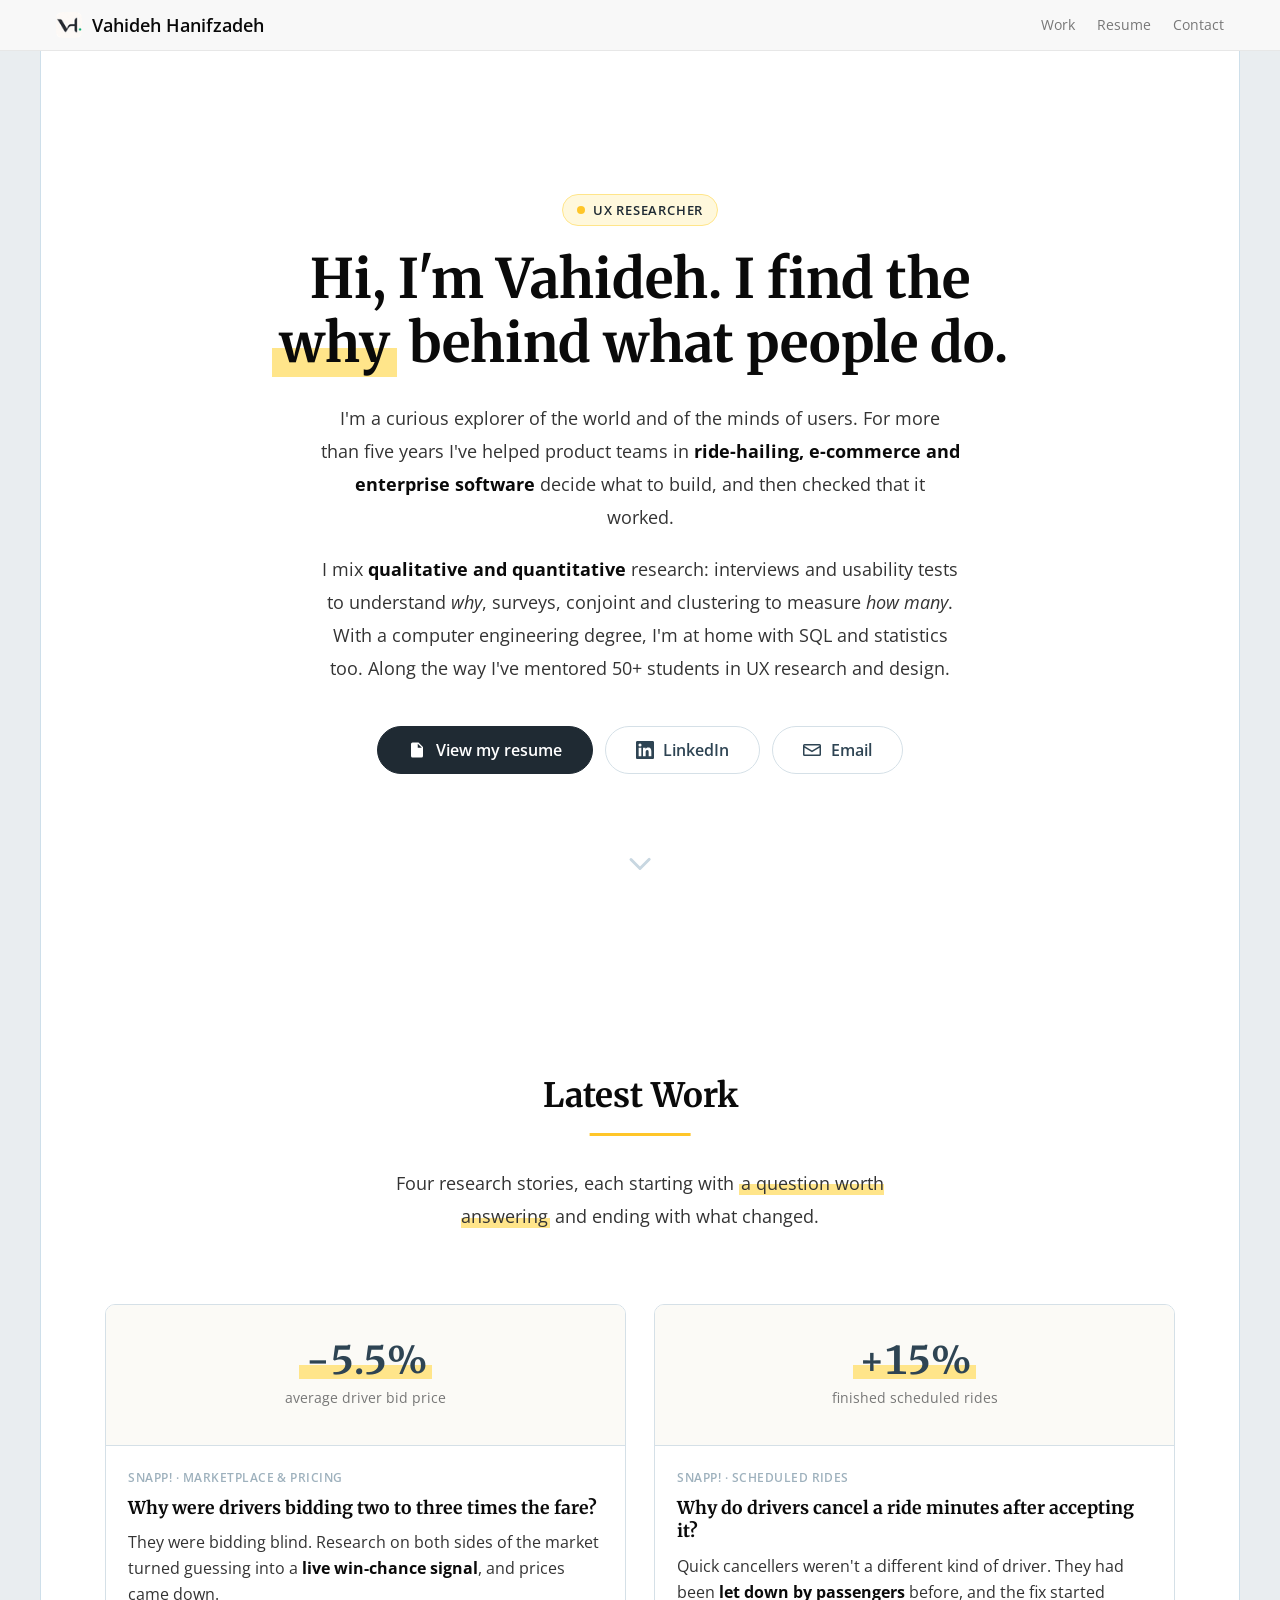
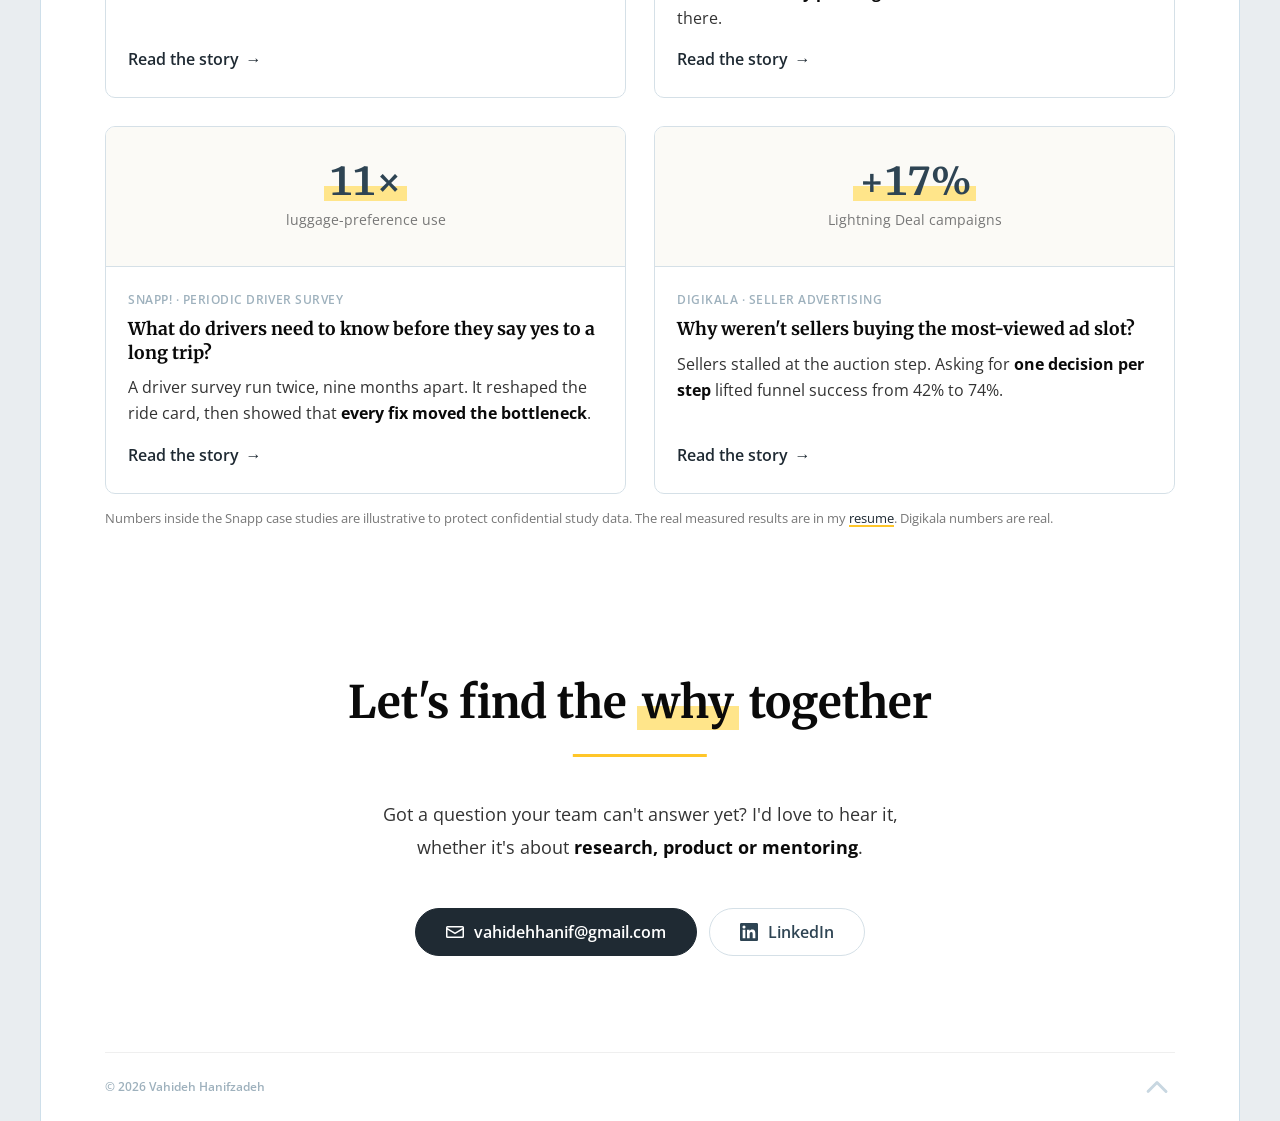
==== commit 3d6b8056: "Show Snapp as the employer on the resume and project labels Co-Authored-By: Claude Opus 5.5 <noreply" ====
--- a/index.html
+++ b/index.html
@@ -316,7 +316,7 @@
       <a class="feat reveal" href="case-studies/bid-win-chance.html">
         <div class="feat-thumb" aria-hidden="true"><span class="feat-num">−5.5%</span><span class="feat-cap">average driver bid price</span></div>
         <div class="feat-body">
-          <span class="label">Ride-hailing · Marketplace &amp; pricing</span>
+          <span class="label">Snapp! · Marketplace &amp; pricing</span>
           <h4>Why were drivers bidding two to three times the fare?</h4>
           <p>They were bidding blind. Research on both sides of the market turned guessing into a <b>live win-chance signal</b>, and prices came down.</p>
           <span class="feat-more">Read the story <i>→</i></span>
@@ -325,7 +325,7 @@
       <a class="feat reveal" href="case-studies/scheduled-rides.html">
         <div class="feat-thumb" aria-hidden="true"><span class="feat-num">+15%</span><span class="feat-cap">finished scheduled rides</span></div>
         <div class="feat-body">
-          <span class="label">Ride-hailing · Scheduled rides</span>
+          <span class="label">Snapp! · Scheduled rides</span>
           <h4>Why do drivers cancel a ride minutes after accepting it?</h4>
           <p>Quick cancellers weren't a different kind of driver. They had been <b>let down by passengers</b> before, and the fix started there.</p>
           <span class="feat-more">Read the story <i>→</i></span>
@@ -334,7 +334,7 @@
       <a class="feat reveal" href="case-studies/driver-survey.html">
         <div class="feat-thumb" aria-hidden="true"><span class="feat-num">11×</span><span class="feat-cap">luggage-preference use</span></div>
         <div class="feat-body">
-          <span class="label">Ride-hailing · Periodic driver survey</span>
+          <span class="label">Snapp! · Periodic driver survey</span>
           <h4>What do drivers need to know before they say yes to a long trip?</h4>
           <p>A driver survey run twice, nine months apart. It reshaped the ride card, then showed that <b>every fix moved the bottleneck</b>.</p>
           <span class="feat-more">Read the story <i>→</i></span>
@@ -350,7 +350,7 @@
         </div>
       </a>
     </div>
-    <p class="feat-note">Numbers inside the ride-hailing case studies are illustrative to protect confidential study data. The real measured results are in my <a href="resume.html">resume</a>. Digikala numbers are real.</p>
+    <p class="feat-note">Numbers inside the Snapp case studies are illustrative to protect confidential study data. The real measured results are in my <a href="resume.html">resume</a>. Digikala numbers are real.</p>
   </div>
 
   <!-- PASSWORD-PROTECTED STUDIES: disabled for now. Remove this comment wrapper to bring them back.
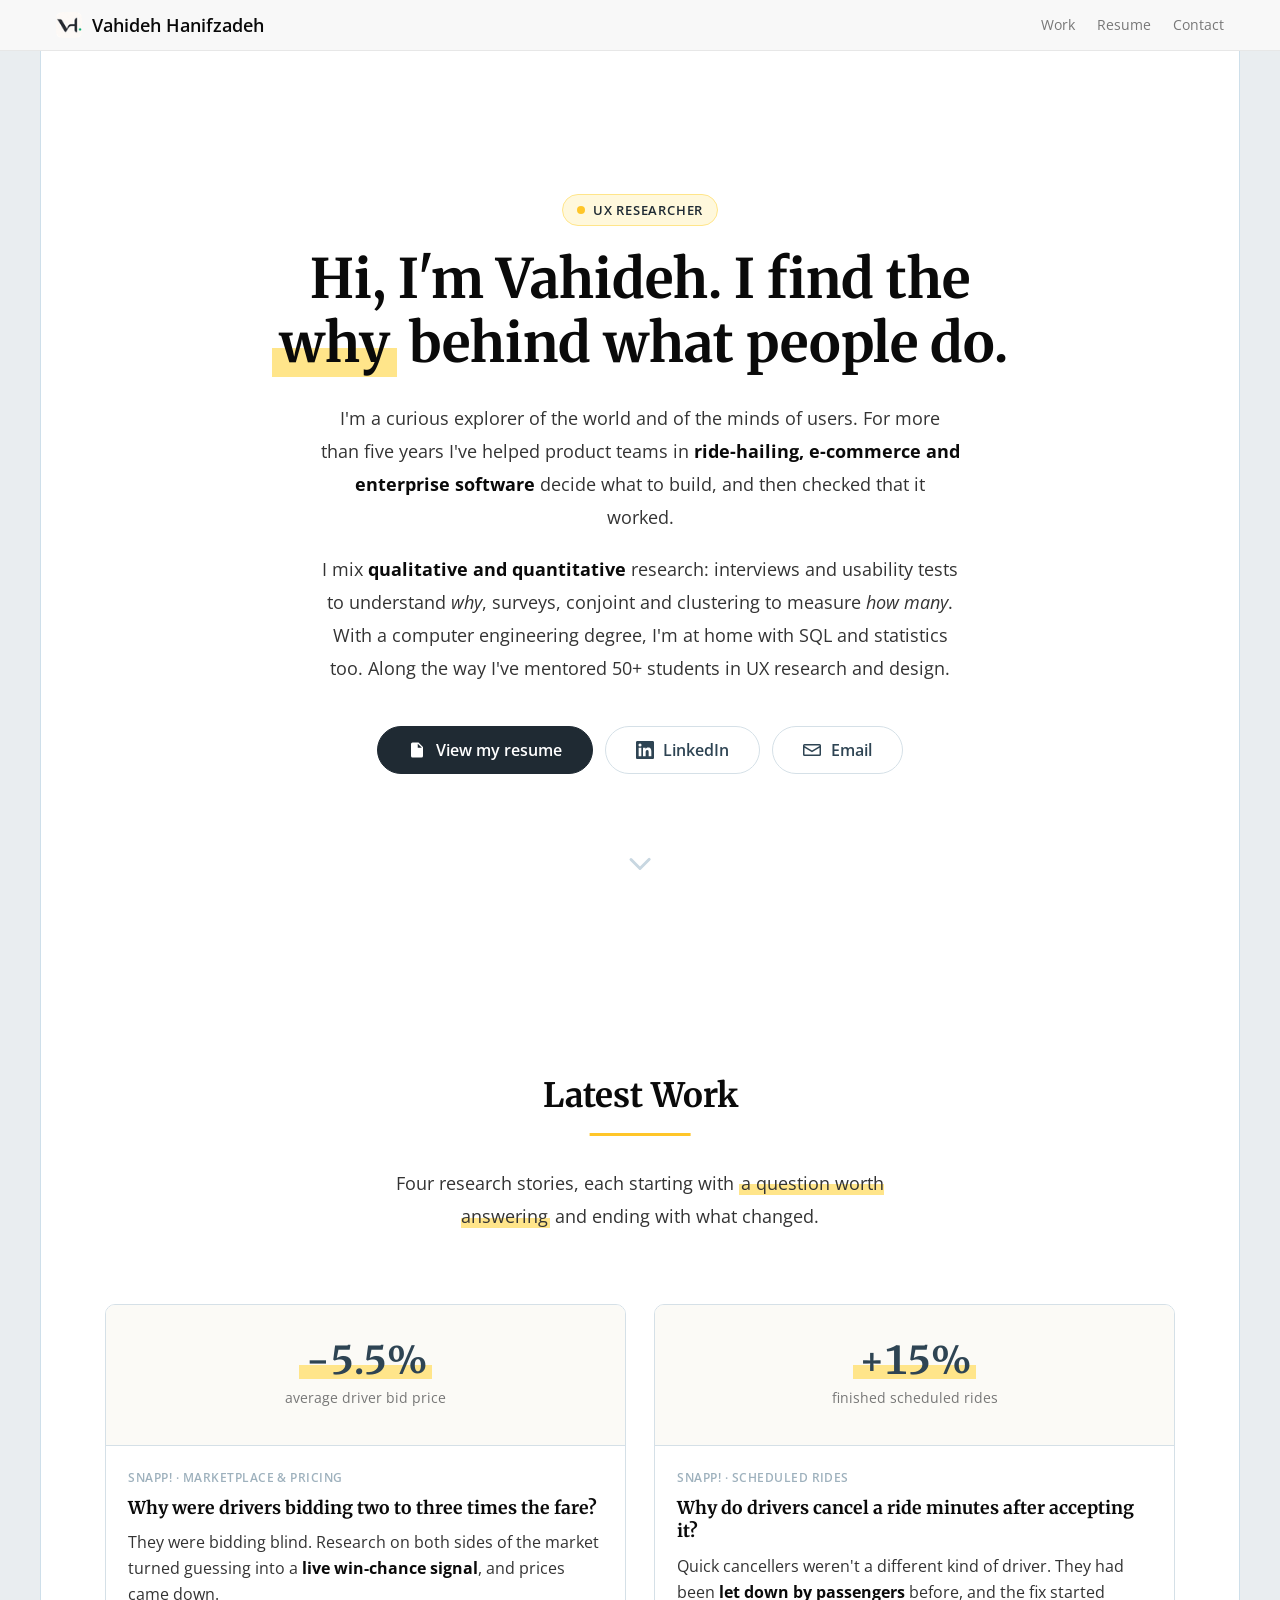
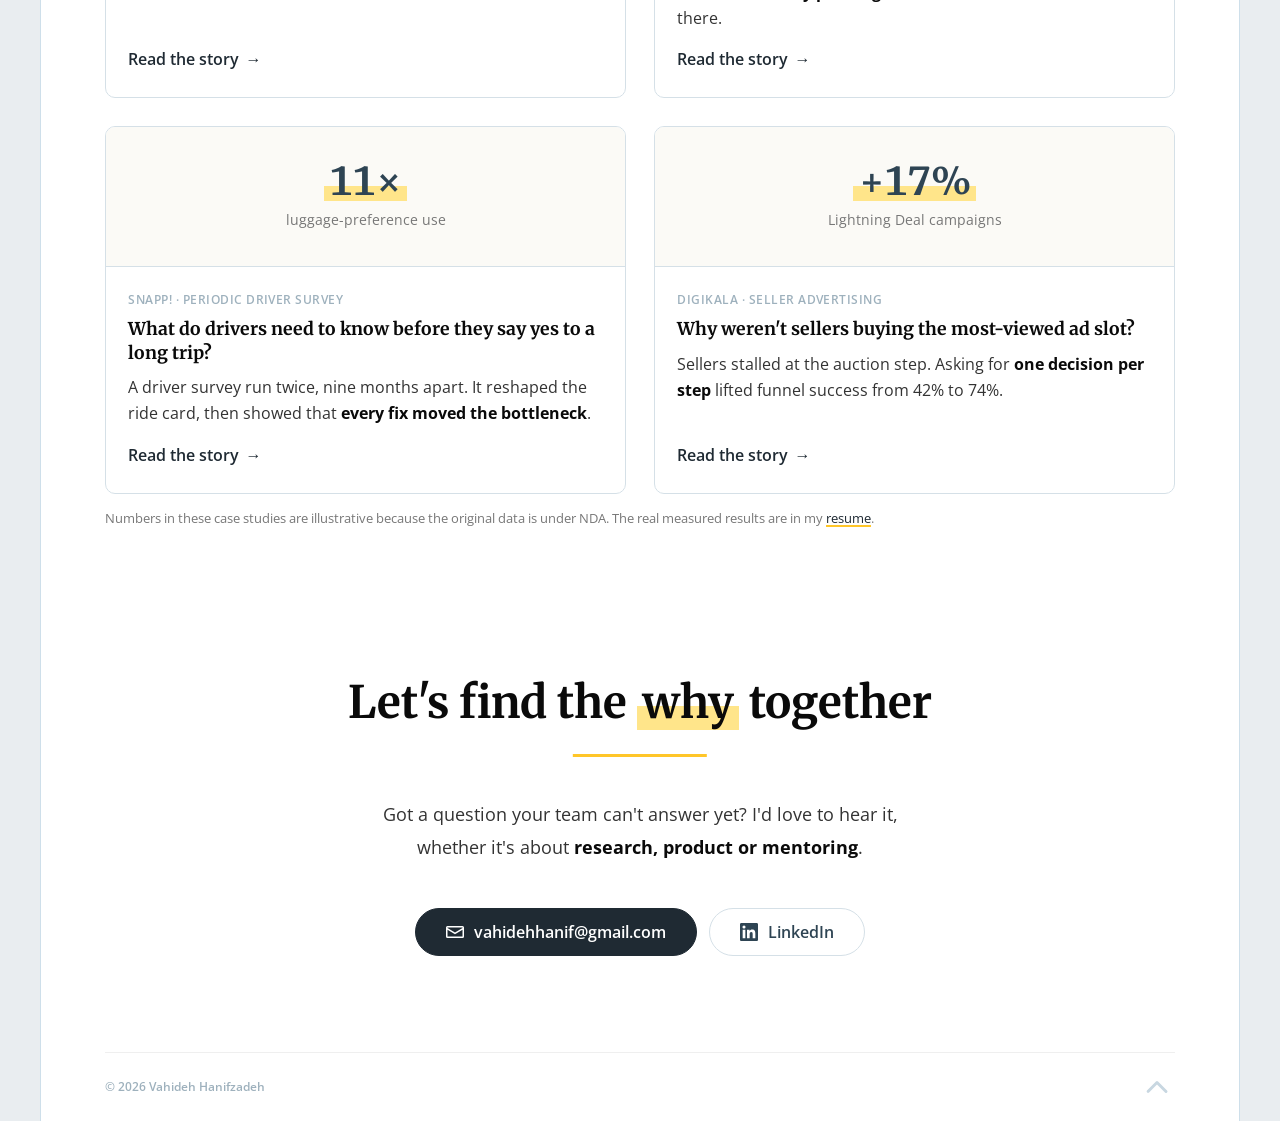
==== commit 41618162: "Make the case-study number note general Co-Authored-By: Claude Opus 5.5 <noreply@anthropic.com> Clau" ====
--- a/index.html
+++ b/index.html
@@ -350,7 +350,7 @@
         </div>
       </a>
     </div>
-    <p class="feat-note">Numbers inside the Snapp case studies are illustrative to protect confidential study data. The real measured results are in my <a href="resume.html">resume</a>. Digikala numbers are real.</p>
+    <p class="feat-note">Numbers in these case studies are illustrative because the original data is under NDA. The real measured results are in my <a href="resume.html">resume</a>.</p>
   </div>
 
   <!-- PASSWORD-PROTECTED STUDIES: disabled for now. Remove this comment wrapper to bring them back.
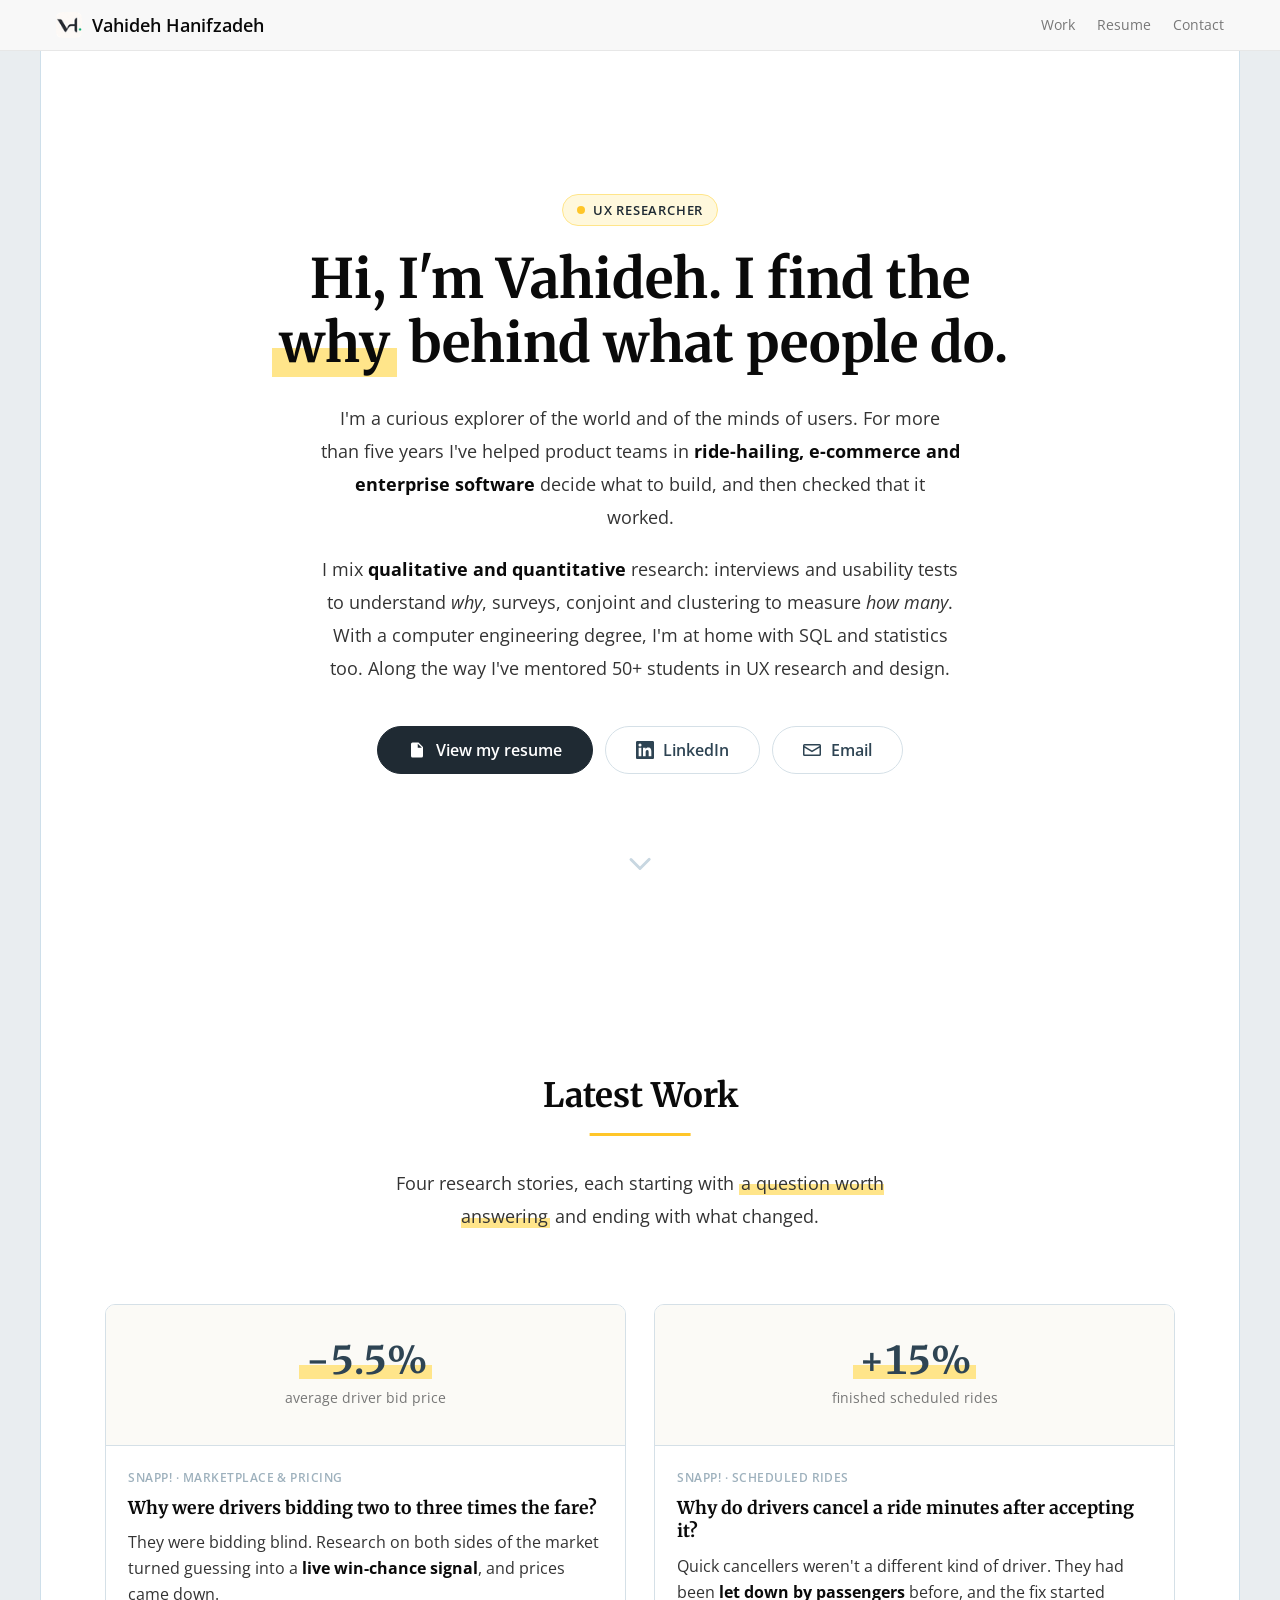
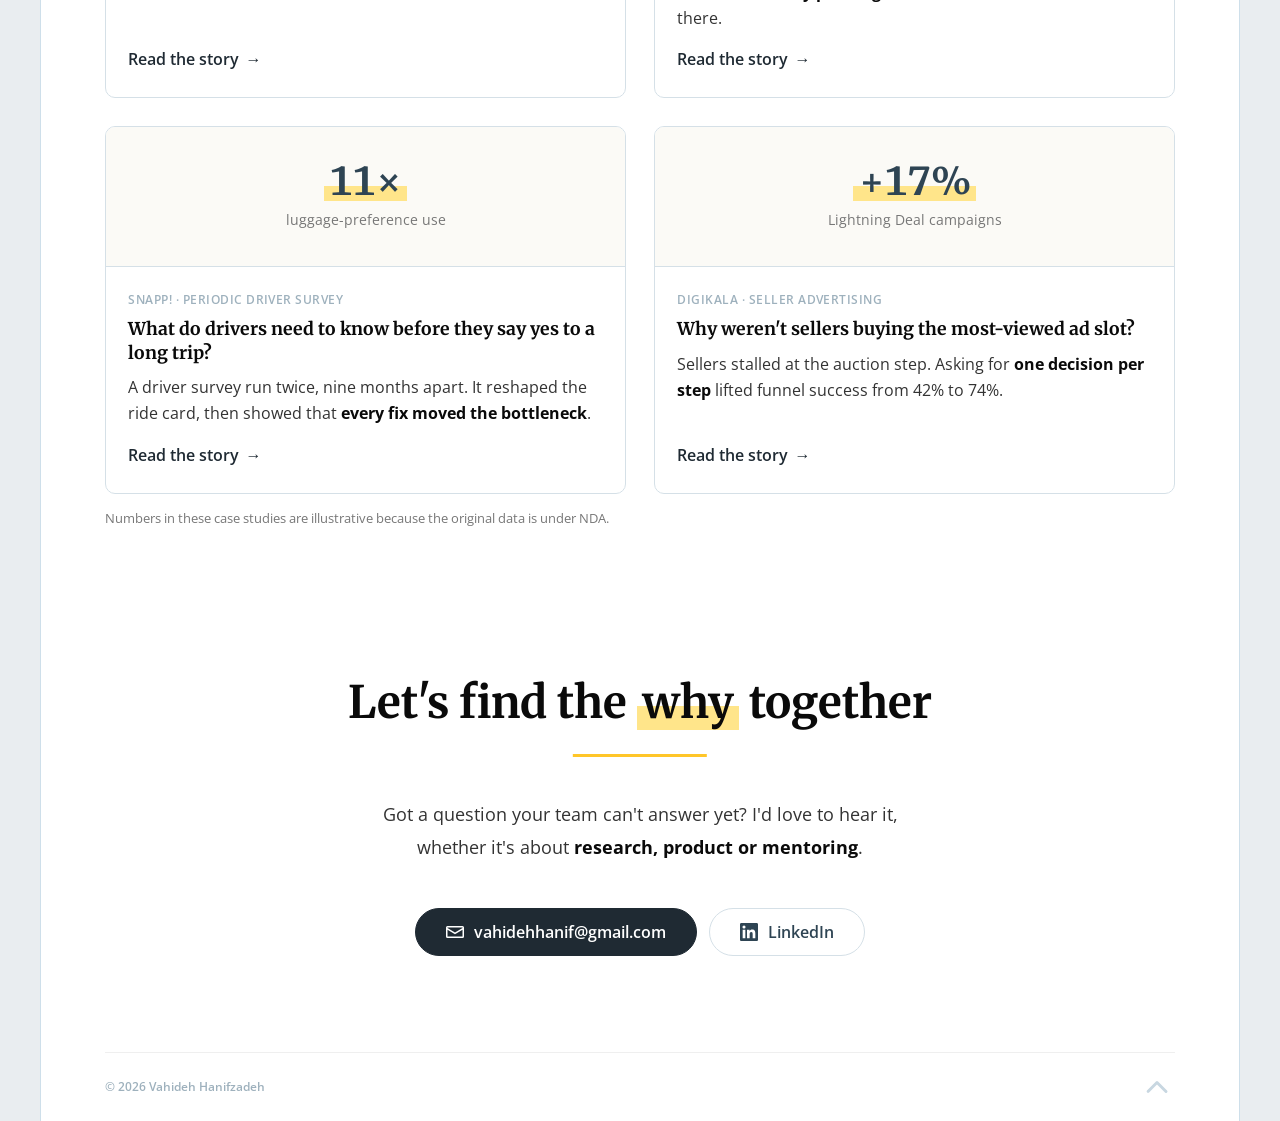
==== commit 7dcaf48b: "Update index.html" ====
--- a/index.html
+++ b/index.html
@@ -350,7 +350,7 @@
         </div>
       </a>
     </div>
-    <p class="feat-note">Numbers in these case studies are illustrative because the original data is under NDA. The real measured results are in my <a href="resume.html">resume</a>.</p>
+    <p class="feat-note">Numbers in these case studies are illustrative because the original data is under NDA.</p>
   </div>
 
   <!-- PASSWORD-PROTECTED STUDIES: disabled for now. Remove this comment wrapper to bring them back.
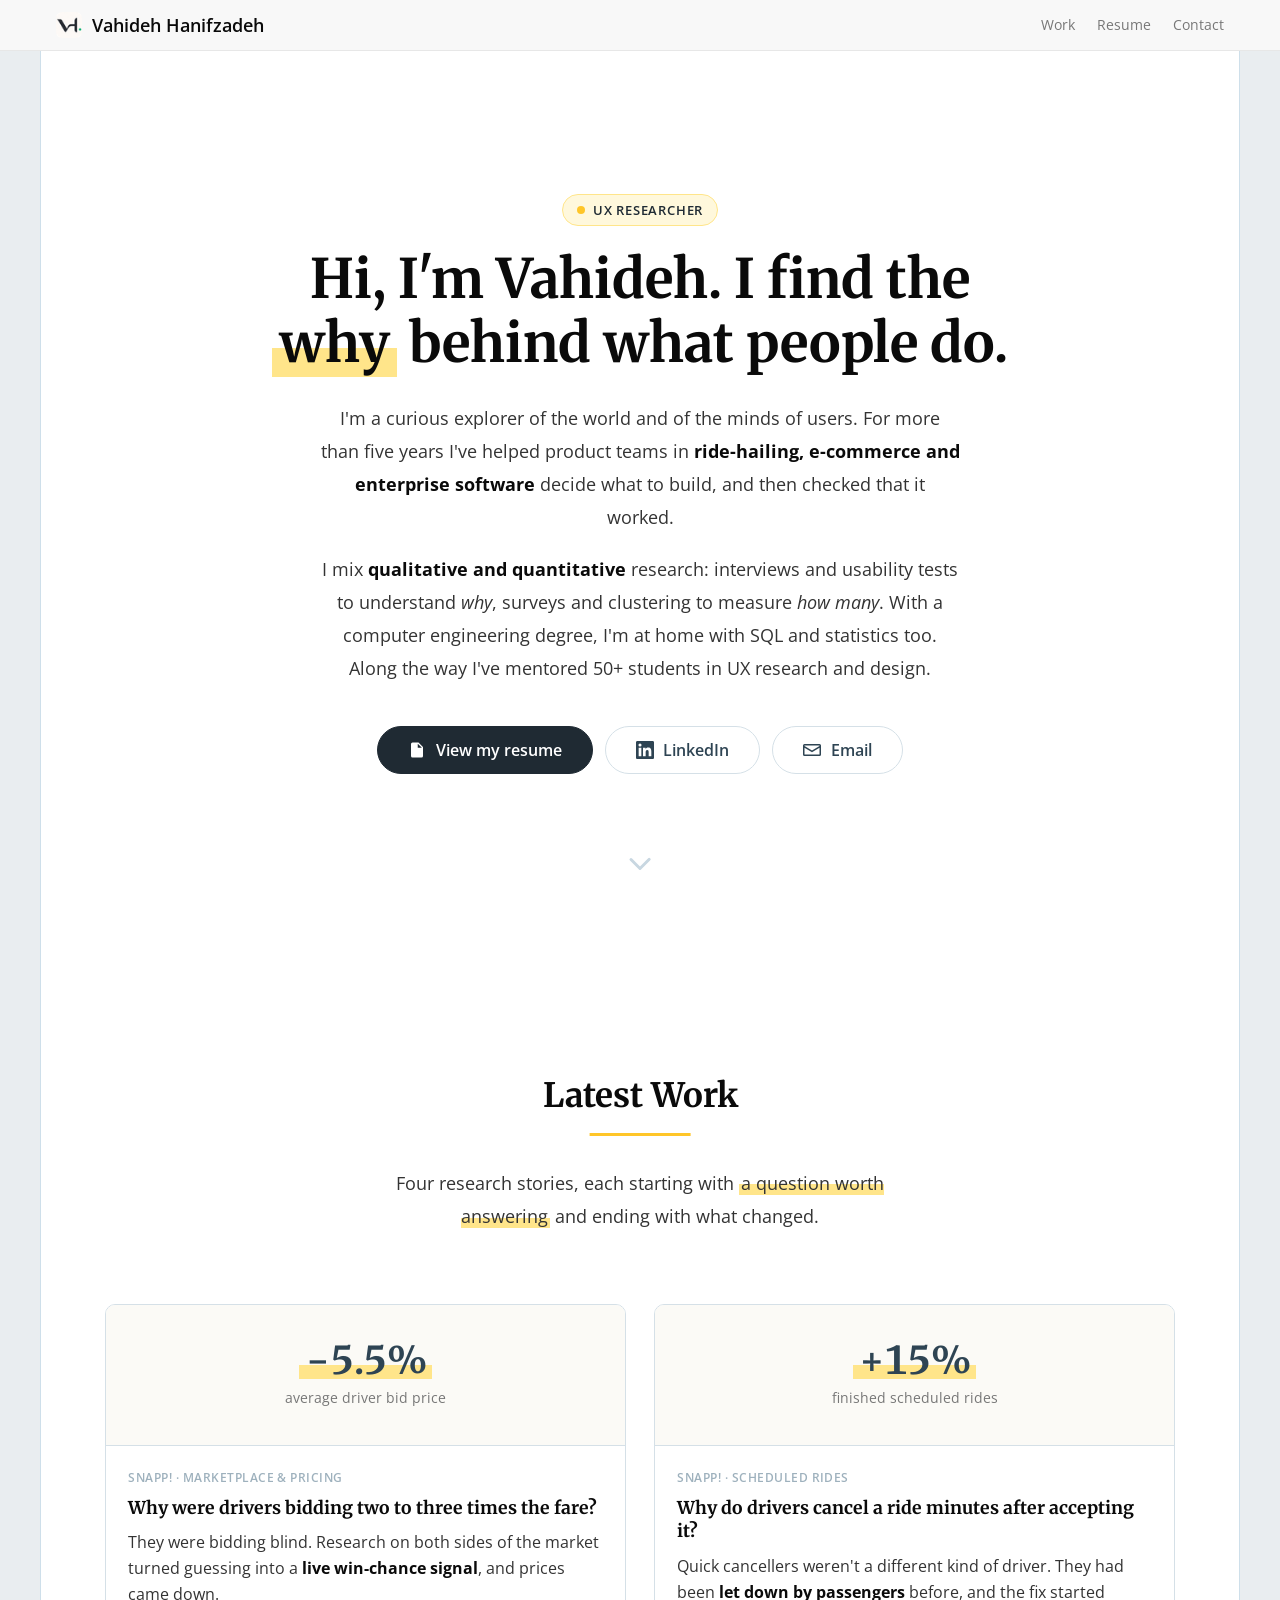
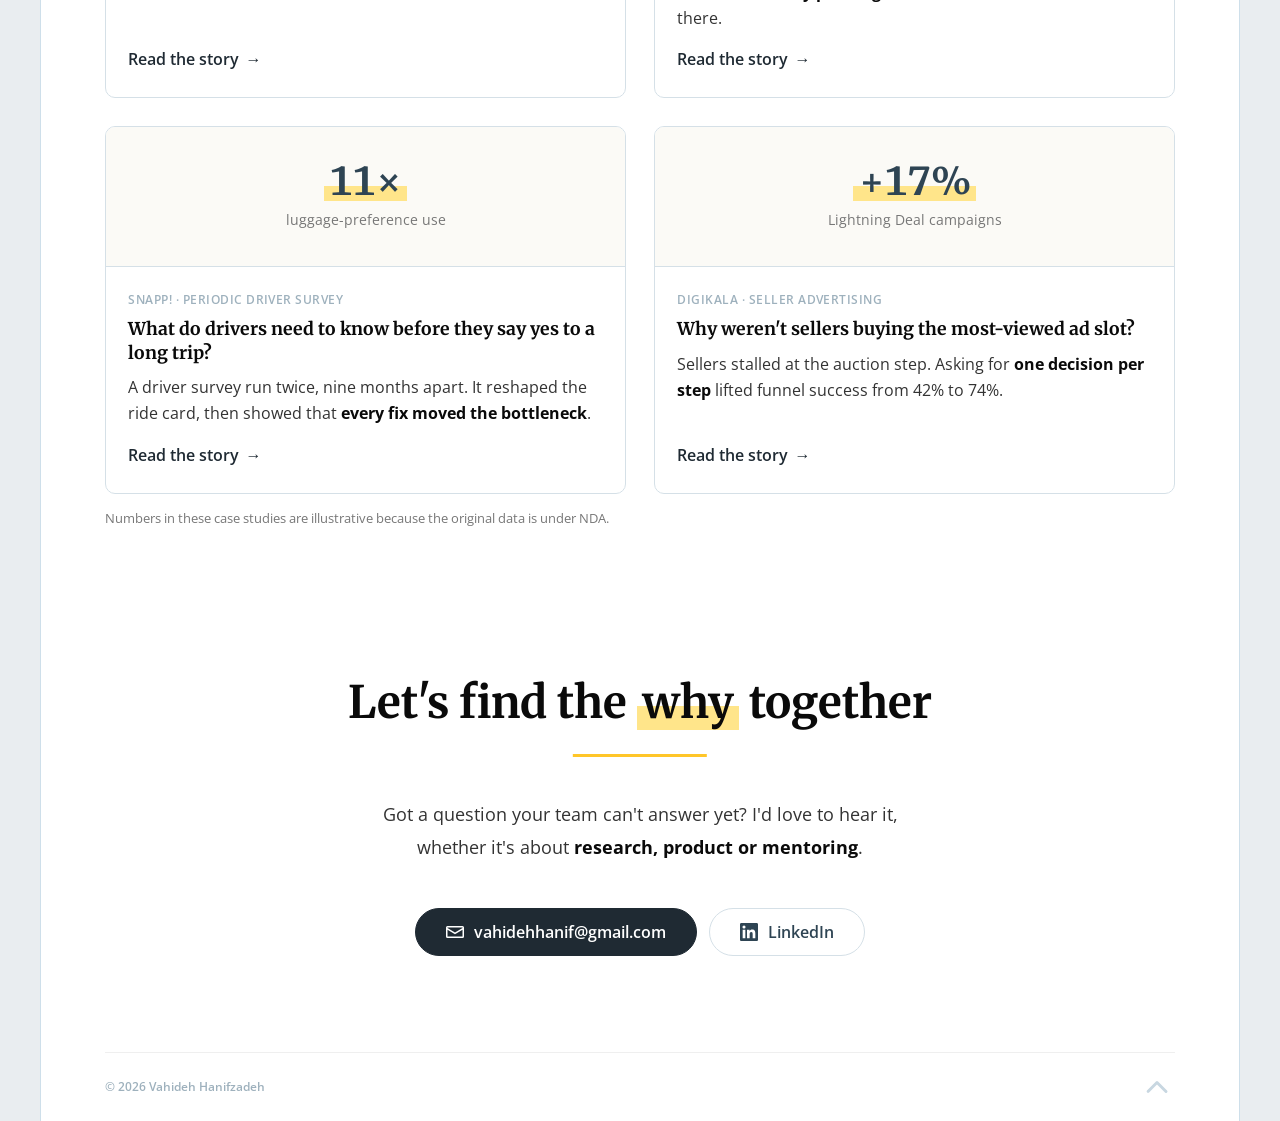
==== commit 94b9b545: "Retell the bidding case study as a visual timeline; drop conjoint Rebuild the bidding page as a seve" ====
--- a/index.html
+++ b/index.html
@@ -296,7 +296,7 @@
     <h1 class="anim d2">Hi, I'm Vahideh. I find the <mark>why</mark> behind what people do.</h1>
     <div class="intro anim d3">
       <p>I'm a curious explorer of the world and of the minds of users. For more than five years I've helped product teams in <b>ride-hailing, e-commerce and enterprise software</b> decide what to build, and then checked that it worked.</p>
-      <p>I mix <b>qualitative and quantitative</b> research: interviews and usability tests to understand <i>why</i>, surveys, conjoint and clustering to measure <i>how many</i>. With a computer engineering degree, I'm at home with SQL and statistics too. Along the way I've mentored 50+ students in UX research and design.</p>
+      <p>I mix <b>qualitative and quantitative</b> research: interviews and usability tests to understand <i>why</i>, surveys and clustering to measure <i>how many</i>. With a computer engineering degree, I'm at home with SQL and statistics too. Along the way I've mentored 50+ students in UX research and design.</p>
     </div>
     <div class="hero-buttons anim d4">
       <a class="btn primary" href="resume.html"><svg viewBox="0 0 24 24" aria-hidden="true"><path d="M6 2h8l6 6v12a2 2 0 0 1-2 2H6a2 2 0 0 1-2-2V4a2 2 0 0 1 2-2zm7 1.5V9h5.5L13 3.5zM8 13h8v2H8v-2zm0 4h8v2H8v-2zm0-8h3v2H8V9z"/></svg>View my resume</a>
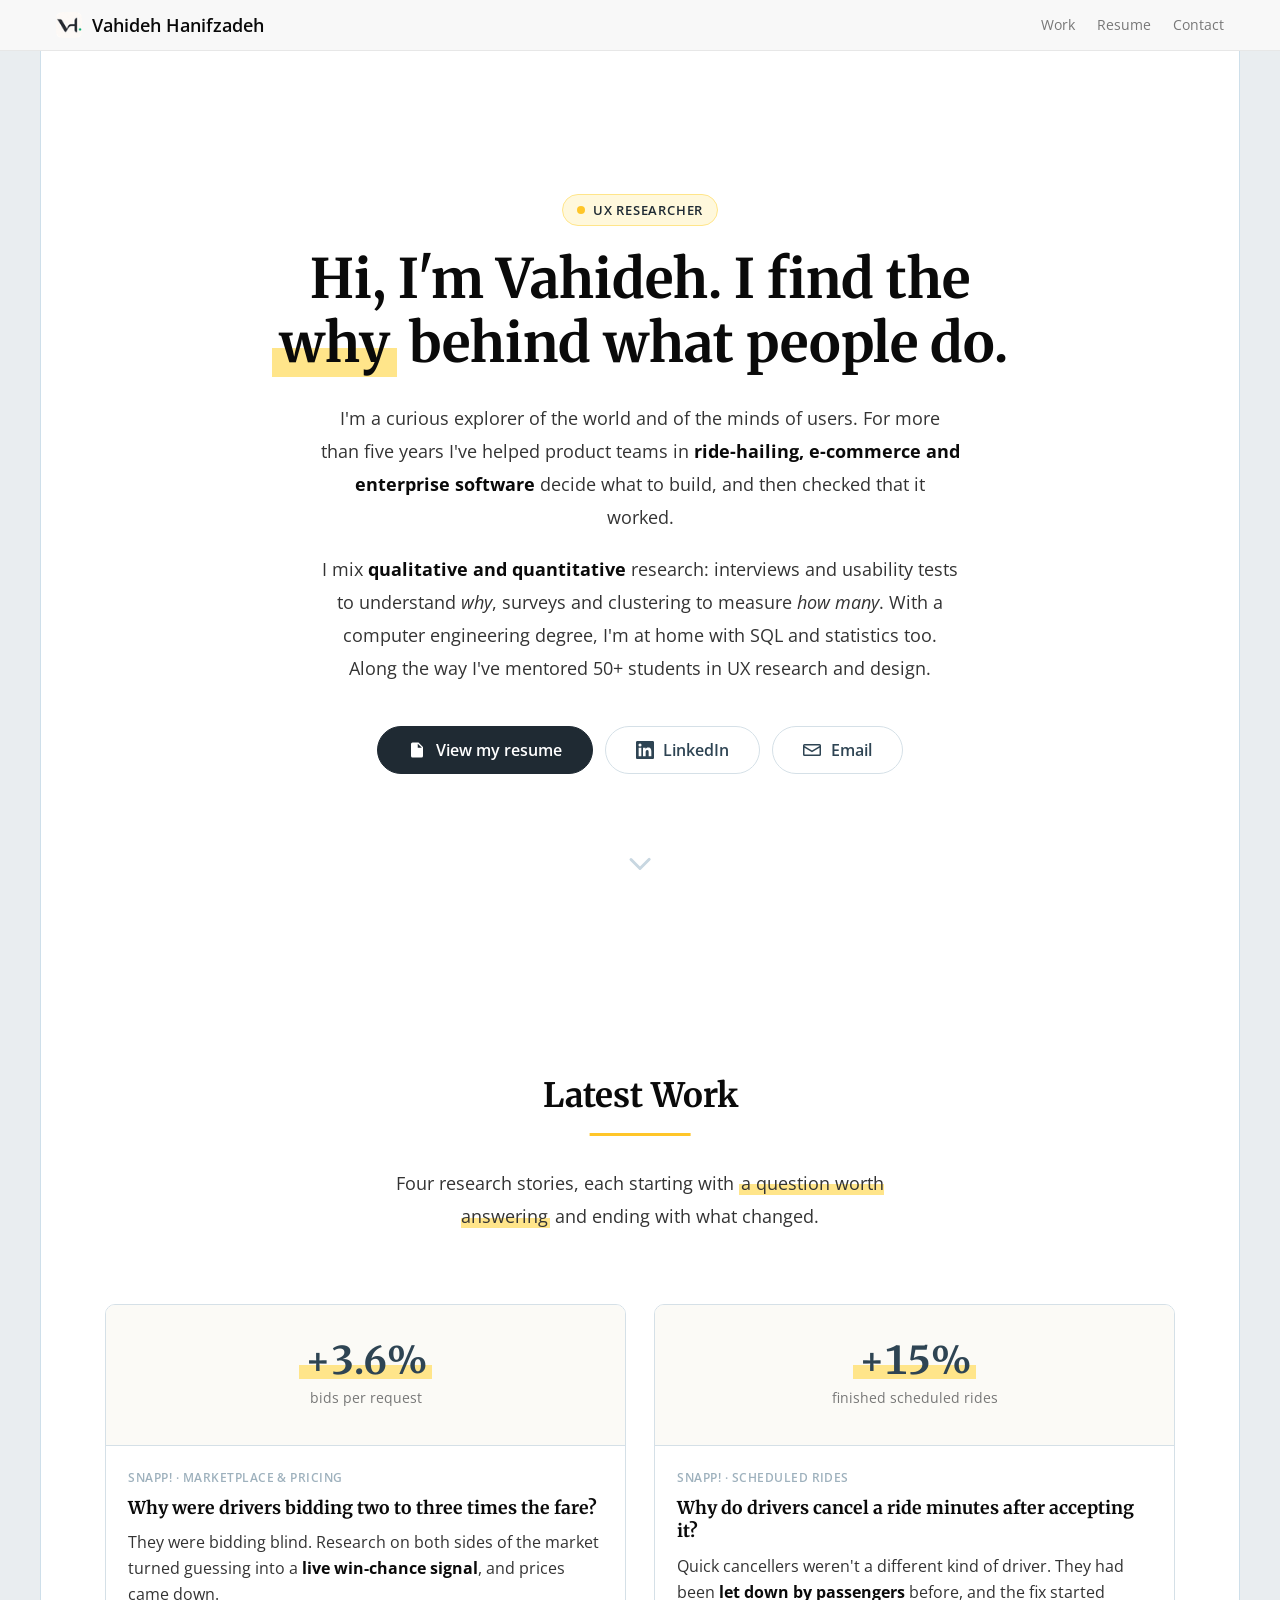
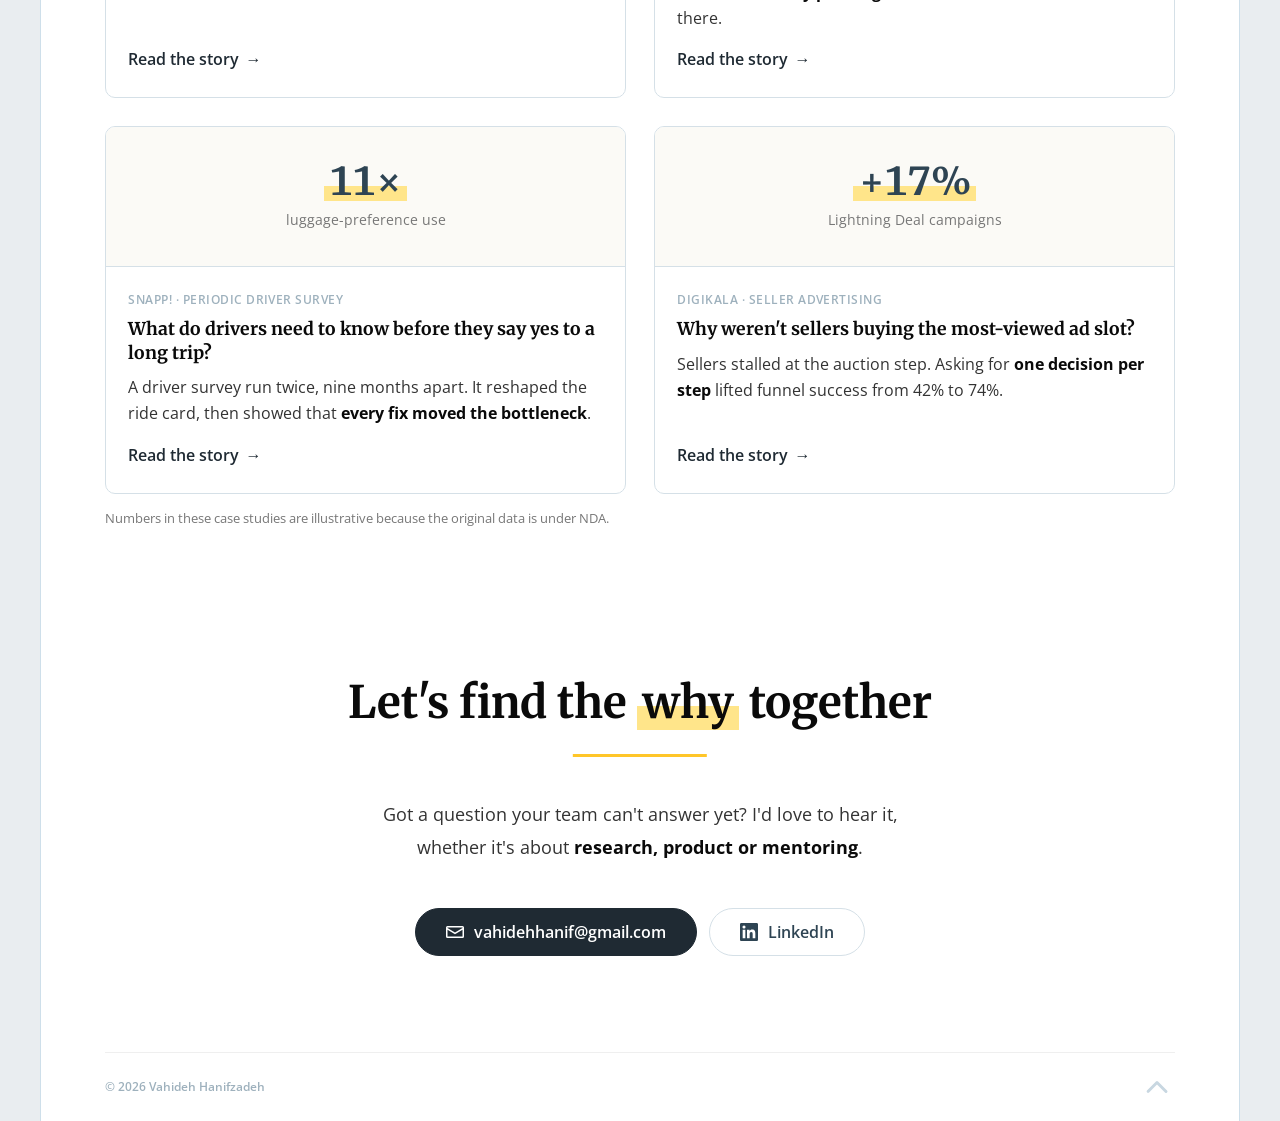
==== commit a5eec54e: "Retell the scheduled rides case study as a visual timeline Eight-step visual story (cancellation rin" ====
--- a/index.html
+++ b/index.html
@@ -314,7 +314,7 @@
   <div class="featured" id="case-studies">
     <div class="feat-grid">
       <a class="feat reveal" href="case-studies/bid-win-chance.html">
-        <div class="feat-thumb" aria-hidden="true"><span class="feat-num">−5.5%</span><span class="feat-cap">average driver bid price</span></div>
+        <div class="feat-thumb" aria-hidden="true"><span class="feat-num">+3.6%</span><span class="feat-cap">bids per request</span></div>
         <div class="feat-body">
           <span class="label">Snapp! · Marketplace &amp; pricing</span>
           <h4>Why were drivers bidding two to three times the fare?</h4>
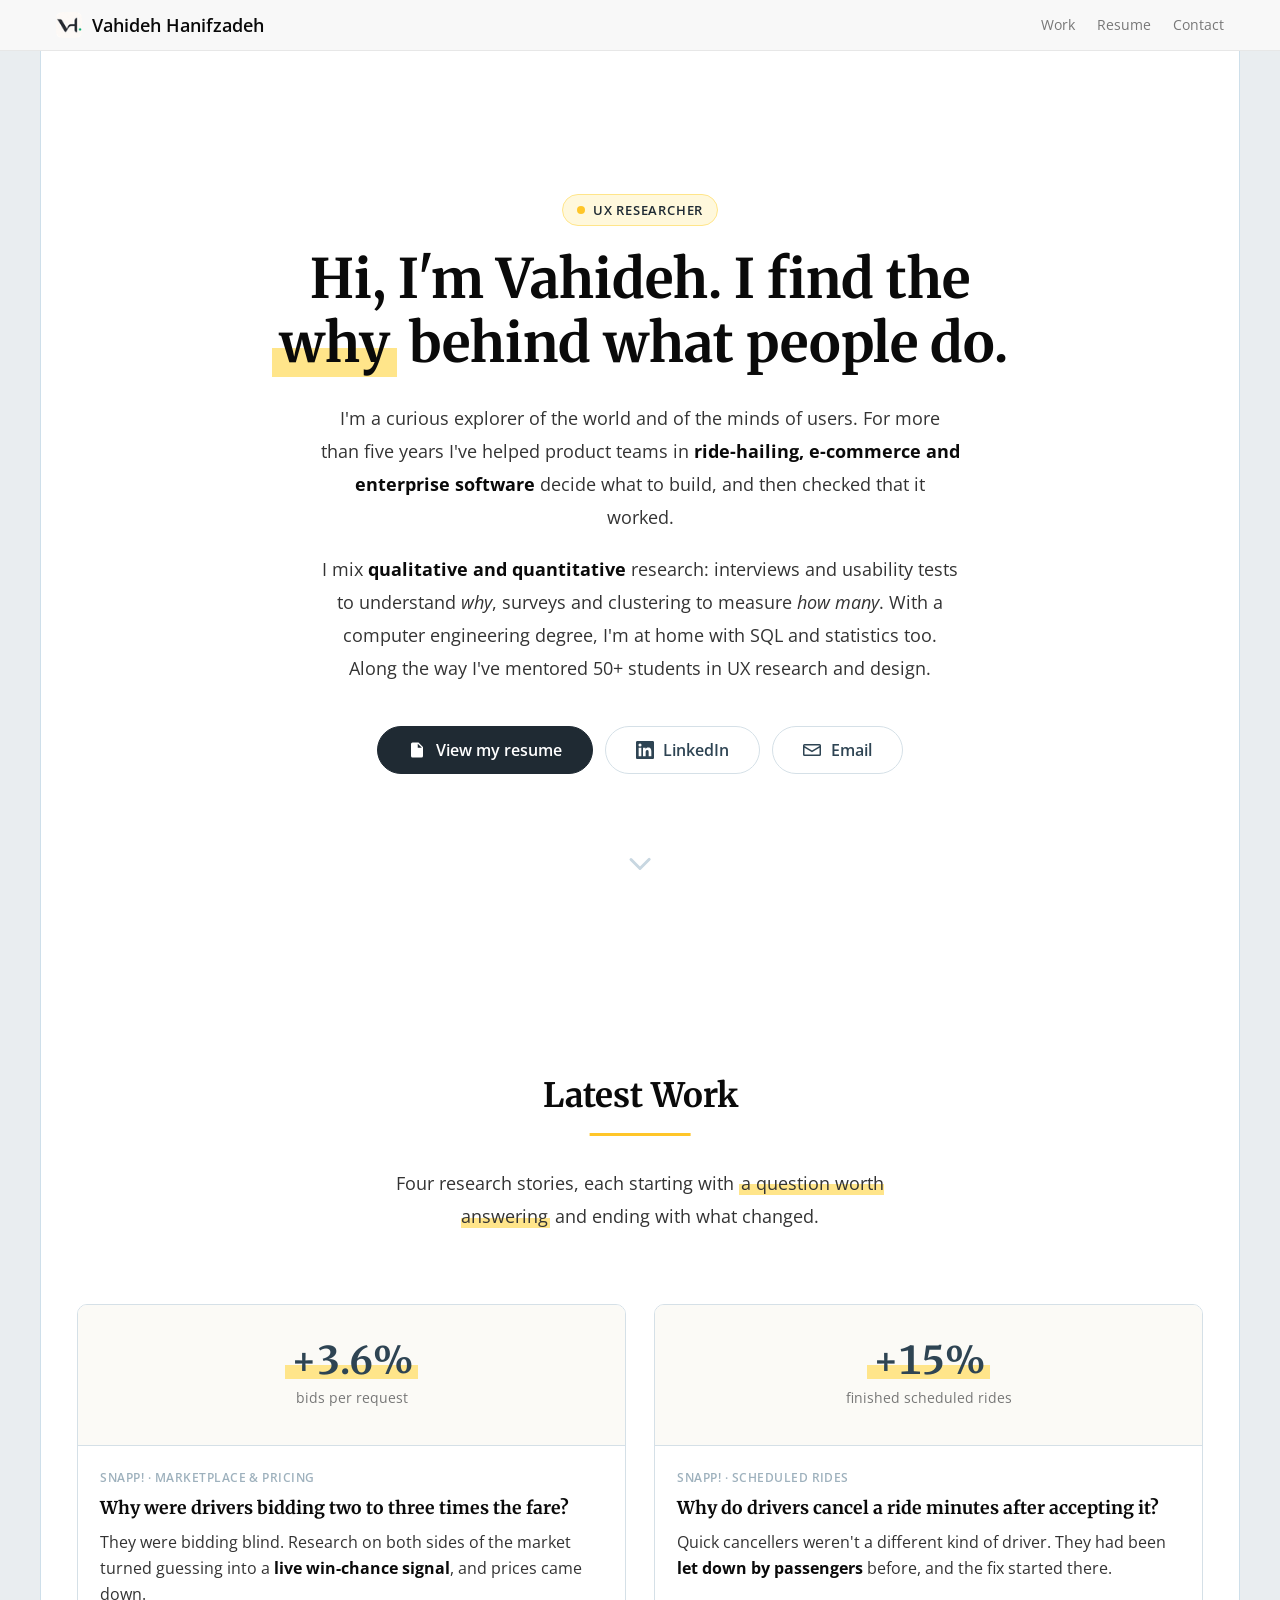
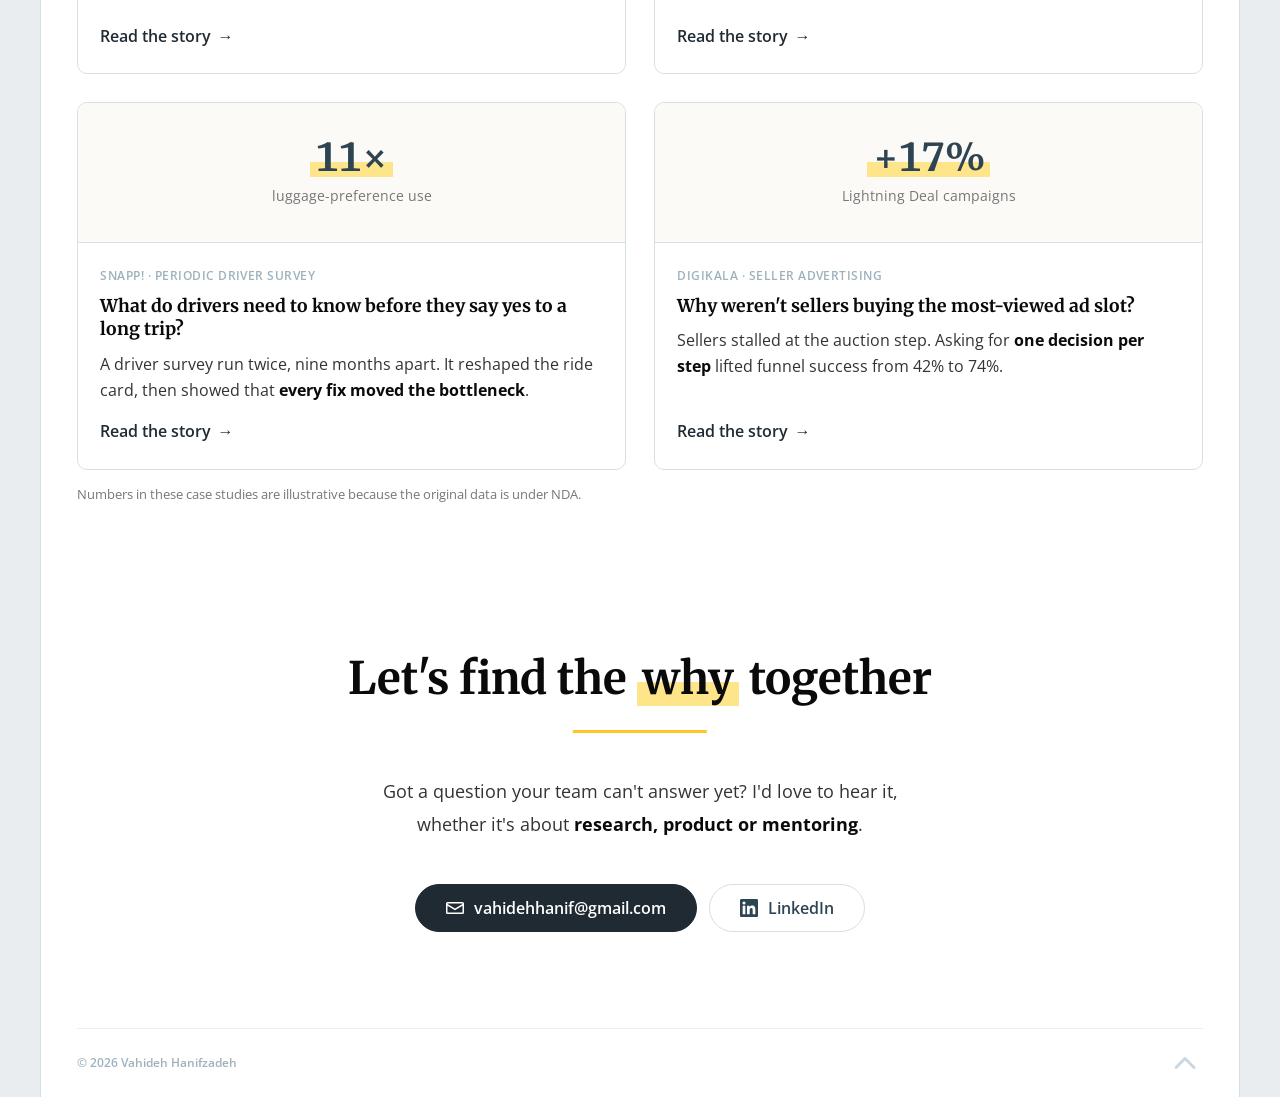
==== commit ec1c93ea: "Retell the driver survey as a visual timeline; narrower desktop margins Nine-step visual story for t" ====
--- a/index.html
+++ b/index.html
@@ -38,7 +38,7 @@
 a:focus-visible{outline:2px solid var(--btn-ink);outline-offset:3px;border-radius:2px}
 
 .main{max-width:1200px;margin:0 auto;background:var(--main);border-inline:1px solid var(--edge);min-height:100vh}
-.inner{padding-inline:clamp(16px,5vw,64px)}
+.inner{padding-inline:clamp(16px,3vw,36px)}
 
 /* Navbar */
 .navbar{position:fixed;inset:0 0 auto 0;z-index:10;background:var(--nav);border-bottom:1px solid var(--nav-line)}
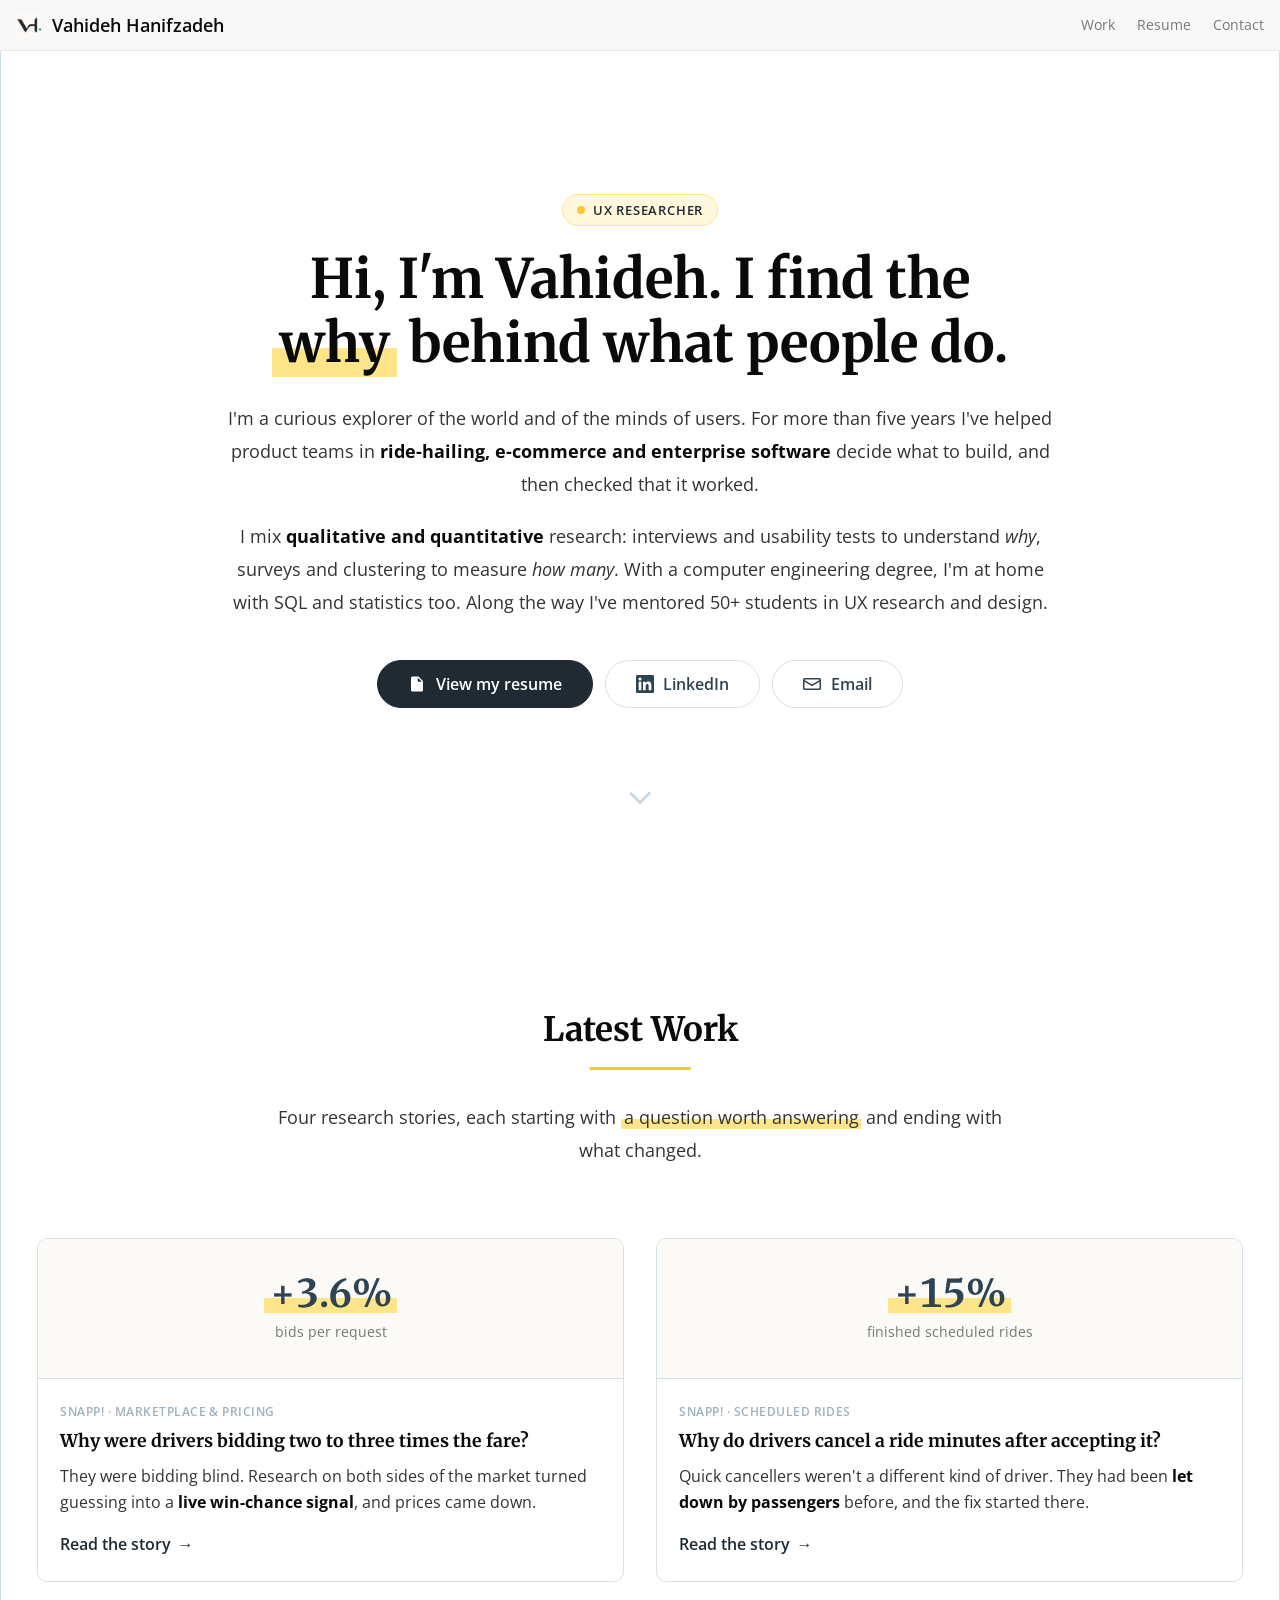
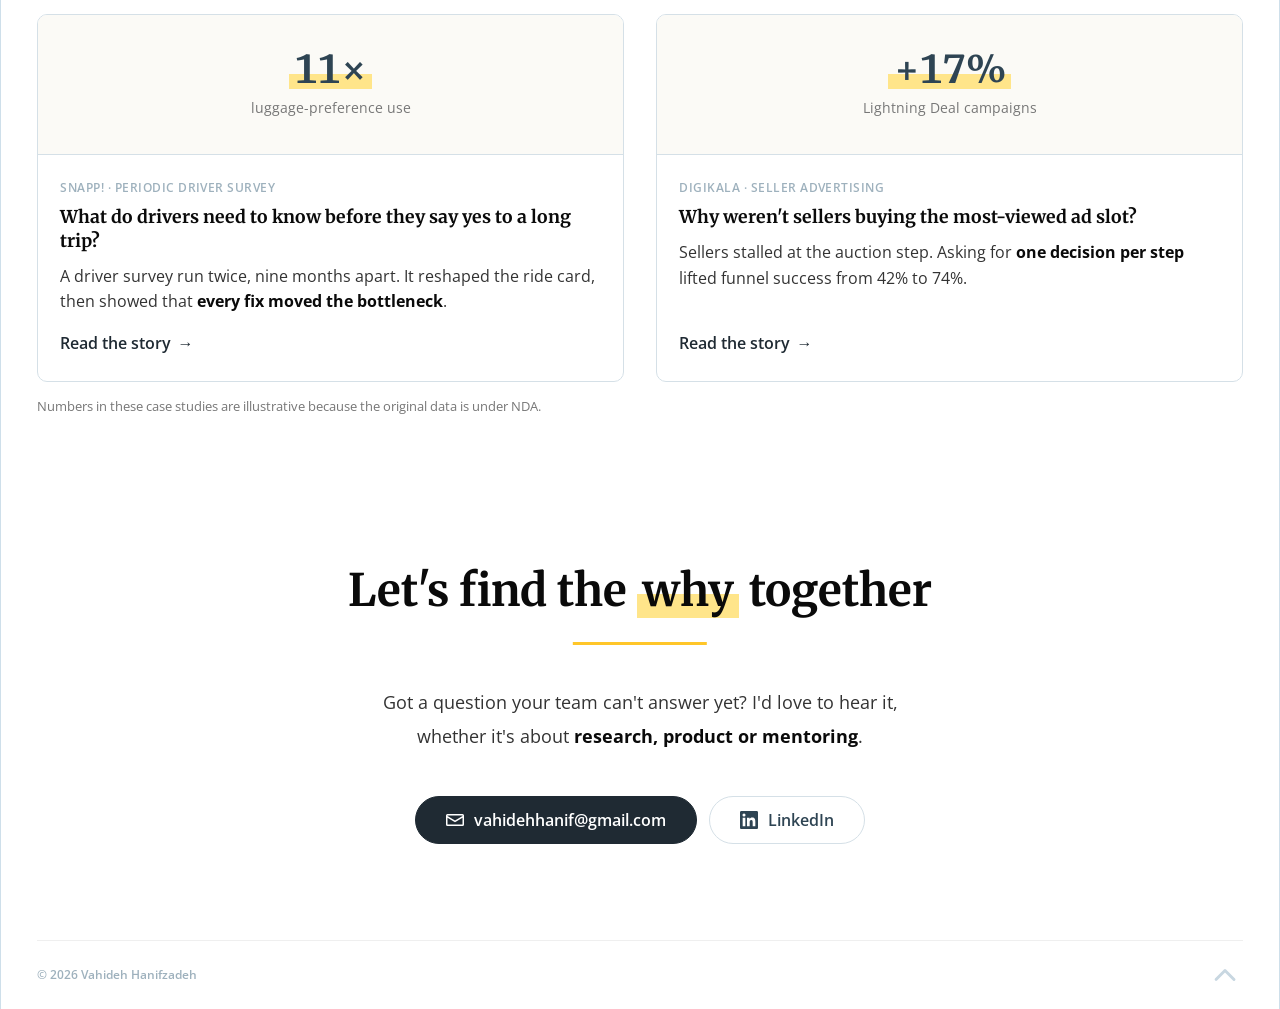
==== commit a1b33ef6: "Widen all pages on large screens Frame and nav go up to 1440px; wider hero, intro and card grid on t" ====
--- a/index.html
+++ b/index.html
@@ -271,6 +271,14 @@
   mark,.hero mark{transition:none;animation:none;background-size:100% 100%}
   .feat,.feat::before,.btn,.feat-more i{transition:none}
   .js .section-title.reveal:not(.in)::after{width:3em}
+}
+/* Wider layout on large screens */
+@media (min-width:900px){
+  .main, .navbar .bar{max-width:1440px}
+  .hero-content{max-width:58rem}
+  .hero .intro{max-width:52rem}
+  .section-subtitle{max-width:46rem}
+  .feat-grid{gap:32px}
 }
 </style>
 </head>
